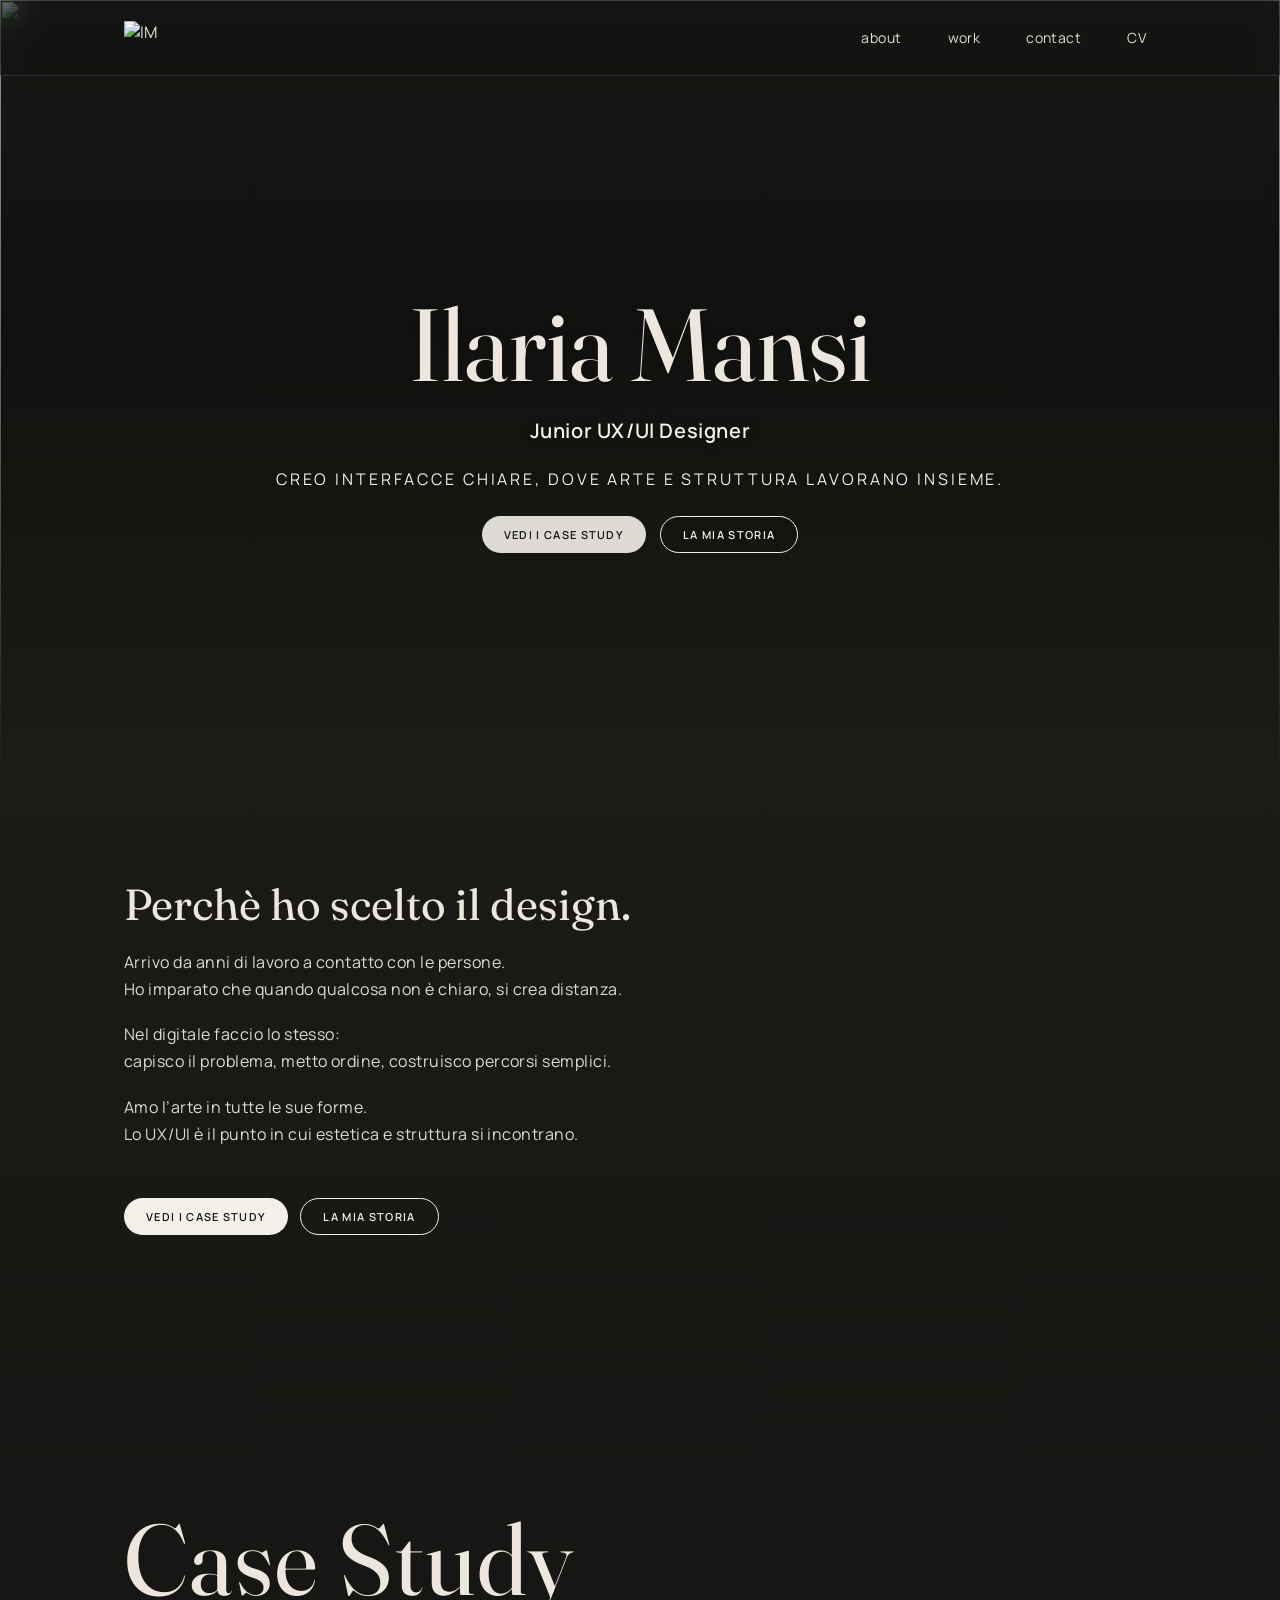
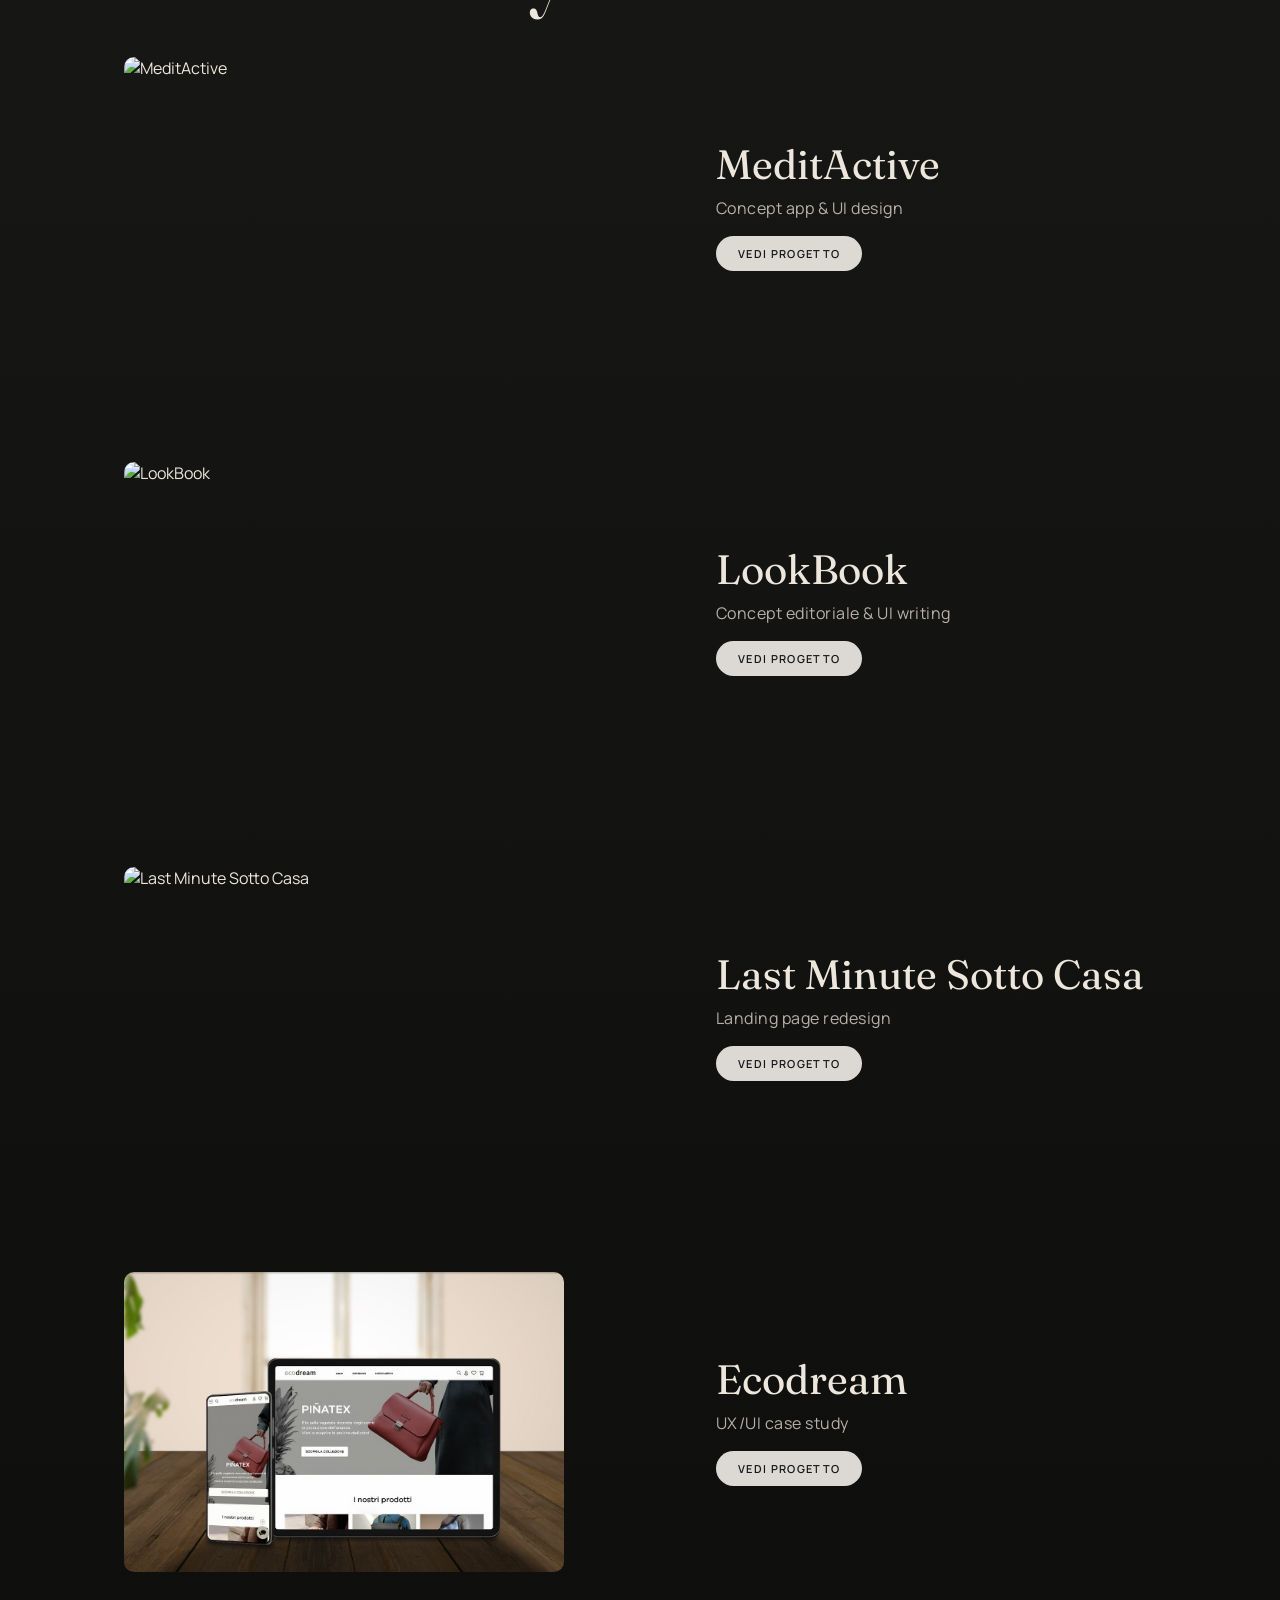
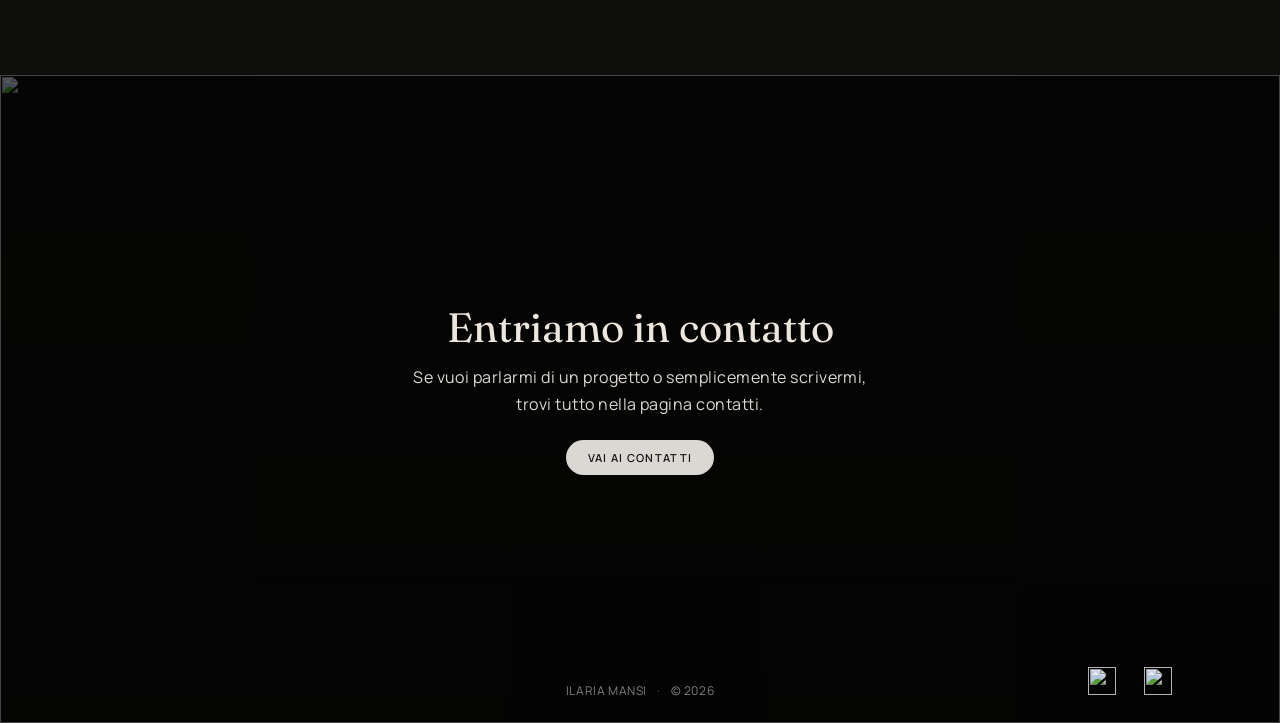
==== index.html @ 8fcb8b36 "initial portfolio upload" ====
<!doctype html>
<html lang="it">
<head>
  <meta charset="utf-8" />
  <meta name="viewport" content="width=device-width, initial-scale=1" />
  <title>Portfolio – Home</title>

  <link rel="preconnect" href="https://fonts.googleapis.com">
<link rel="preconnect" href="https://fonts.gstatic.com" crossorigin>
<link href="https://fonts.googleapis.com/css2?family=Fraunces:opsz,wght@9..144,300;9..144,400;9..144,600&family=Manrope:wght@300;400;500;600;700&display=swap" rel="stylesheet">
  <link rel="stylesheet" href="css/style.css">
<link rel="icon" href="assets/img/favicon/favicon.png" sizes="any">

</head>

<body class="is-home">
  
  
  <!-- NAV -->
 <header class="nav" role="banner">
  <div class="container nav__inner">
    <a class="nav__logo" href="#top" aria-label="Home">
      <img class="logo is-mark" src="assets/img/logo/im-mark-light.svg" alt="IM">
      <img class="logo is-word" src="assets/img/logo/im-wordmark-light.svg" alt="Ilaria Mansi">
    </a>

    <nav class="nav__links" aria-label="Menu principale">
      <a href="about.html">about</a>
      <a href="index.html#projects">work</a>
      <a href="contact.html">contact</a>
      <a href="cv.html">CV</a>
    </nav>

    <input class="navToggle" type="checkbox" id="navToggle">

    <label class="nav__burger" for="navToggle" aria-label="Apri menu">
      <span class="nav__burgerIcon" aria-hidden="true"></span>
    </label>
  </div>
</header>

<div class="navOverlay" aria-hidden="true">
  <nav class="navOverlay__panel" aria-label="Menu mobile">
    <a href="about.html">about</a>
    <a href="index.html#projects">work</a>
    <a href="contact.html">contact</a>
    <a href="cv.html">CV</a>
  </nav>
</div>
  

 <!-- HERO (sezione separata, mantiene arch come sfondo) -->
<section id="top" class="heroSection" aria-label="Hero">
  <img class="heroSection__arch" src="assets/img/home/art.jpg" alt="" aria-hidden="true">
  <div class="heroSection__overlay" aria-hidden="true"></div>

  <div class="container hero">
    <div class="hero__left">
      <div class="hero__stack">
        <h1 class="hero__title">Ilaria Mansi</h1>
        <p class="hero__sub">Junior UX/UI Designer</p>
        <p class="hero__statement">Creo interfacce chiare, dove arte e struttura lavorano insieme.</p>

        <div class="hero__cta">
          <a class="btn btn--primary" href="#projects">VEDI I CASE STUDY</a>
          <a class="btn btn--secondary" href="about.html">LA MIA STORIA</a>
        </div>
      </div>
    </div>
  </div>
</section>

<!-- SALOTTO (sezione separata, statica, senza step/opacity) -->
<section class="salottoSection" aria-label="Salotto">
  <div class="container salotto">
    <div class="salotto__stack">
      <h2 class="salotto__h2">Perchè ho scelto il design.</h2>

      <p class="salotto__p">
        Arrivo da anni di lavoro a contatto con le persone.<br>
        Ho imparato che quando qualcosa non è chiaro, si crea distanza.
      </p>

      <p class="salotto__p">
        Nel digitale faccio lo stesso:<br>
        capisco il problema, metto ordine, costruisco percorsi semplici.
      </p>

      <p class="salotto__p">
        Amo l’arte in tutte le sue forme.<br>
        Lo UX/UI è il punto in cui estetica e struttura si incontrano.
      </p>

      <div class="salotto__cta">
        <a class="btn btn--primary" href="#projects">VEDI I CASE STUDY</a>
        <a class="btn btn--secondary" href="about.html">LA MIA STORIA</a>
      </div>
    </div>

    <figure class="salotto__portrait" aria-hidden="true">
      <img src="assets/img/home/foto.png" alt="">
    </figure>
 </div>
</section>

<!-- CONTENUTO NORMALE DOPO -->
<main class="content">
  <section id="projects" class="projects" aria-label="Projects">
    <div class="container">
      <h2 class="projects__title">Case Study</h2>
    </div>


      <section class="projectStep">
        <div class="container">
          <article class="projectCard">
            <a class="projectCard__media" href="project/meditactive/">
              <img src="assets/img/home/cover-meditactive.jpg" alt="MeditActive">
            </a>
            <div class="projectCard__info">
              <h3 class="projectCard__name">MeditActive</h3>
              <p class="projectCard__meta">Concept app & UI design</p>
              <a class="btn btn--primary" href="./project/meditactive/">VEDI PROGETTO</a>
            </div>
          </article>
        </div>
      </section>

<section class="projectStep">
        <div class="container">
          <article class="projectCard">
            <a class="projectCard__media" href="project/lookbook/">
              <img src="assets/img/home/cover-lookbook.jpg" alt="LookBook">
            </a>
            <div class="projectCard__info">
              <h3 class="projectCard__name">LookBook</h3>
              <p class="projectCard__meta">Concept editoriale & UI writing</p>
              <a class="btn btn--primary" href="project/lookbook/">VEDI PROGETTO</a>
            </div>
          </article>
        </div>
      </section>

      <section class="projectStep">
        <div class="container">
          <article class="projectCard">
            <a class="projectCard__media" href="project/lmsc/">
              <img src="assets/img/home/cover-lmsc.jpg" alt="Last Minute Sotto Casa">
            </a>
            <div class="projectCard__info">
              <h3 class="projectCard__name">Last Minute Sotto Casa</h3>
              <p class="projectCard__meta">Landing page redesign</p>
              <a class="btn btn--primary" href="project/lmsc/">VEDI PROGETTO</a>
            </div>
          </article>
        </div>
      </section>

      <section class="projectStep">
        <div class="container">
          <article class="projectCard">
            <a class="projectCard__media" href="project/ecodream/">
              <img src="assets/img/home/cover-ecodream.jpg" alt="Ecodream">
            </a>
            <div class="projectCard__info">
              <h3 class="projectCard__name">Ecodream</h3>
              <p class="projectCard__meta">UX/UI case study</p>
              <a class="btn btn--primary" href="project/ecodream/">VEDI PROGETTO</a>
            </div>
          </article>
        </div>
      </section>
    </section>

  </main>

<footer class="footer footer--simple" id="contact" aria-labelledby="footerTitle">
  <img class="footer__arch" src="assets/img/home/art.jpg" alt="" aria-hidden="true">

  <div class="footer__inner">
    <h2 id="footerTitle">Entriamo in contatto</h2>
    <p class="footer__text">
      Se vuoi parlarmi di un progetto o semplicemente scrivermi, <br> trovi tutto nella pagina contatti.
    </p>

    <div class="footer__actions">
      <a class="btn btn--primary" href="contact.html">VAI AI CONTATTI</a>
    </div>

    <div class="footer__social" aria-label="Social">
  <a class="iconBtn" href="https://www.linkedin.com/in/ilaria-mansi/" target="_blank" rel="noopener" aria-label="LinkedIn">
    <img src="assets/img/home/linkedin.png" alt="">
  </a>

  <a class="iconBtn" href="https://github.com/TUO-USERNAME" target="_blank" rel="noopener" aria-label="GitHub">
    <img src="assets/img/home/github.png" alt="">
  </a>
</div>

   <div class="footer__meta">
  <a class="footer__copy" href="#top">ILARIA MANSI</a>
  <span class="footer__sep" aria-hidden="true">·</span>
  <span class="footer__copy">© 2026</span>
</div>
  </div>
</footer>

  
</body>
</html>
<!-- deploy -->
---- css/style.css ----
*{ box-sizing:border-box; }
html,body{ margin:0; padding:0; min-height:100%; }
img{ max-width:100%; display:block; }
a{ color:inherit; text-decoration:none; }
a:visited{ color:inherit; }
button,input,textarea{ font:inherit; }
ul{ margin:0; padding:0; }
:focus-visible{ outline:2px solid rgba(243,239,233,.65); outline-offset:3px; }

/* -------------------------
   TOKENS
------------------------- */
:root{
  --max: 1200px;
  --pad-x: 84px;
  --nav-h: 76px;

  --bg-start: #1e1e1b;
  --bg-end:   #0b0b0a;

  --text: #EDE6DD;
  --muted: rgba(237,230,221,.75);

  --line: rgba(243,239,233,.12);
  --line-weak: rgba(243,239,233,.08);

  --glass-blur: 14px;
  --glass-sat: 140%;

  --thumb-w: 440px;
  --thumb-h: 300px;

  --font-serif: "Fraunces", ui-serif;
  --font-sans: "Manrope", system-ui, sans-serif;

  --h1: clamp(42px, 5.2vw, 76px);
  --h2: clamp(24px, 3.2vw, 44px);
  --lead: clamp(20px, 1.6vw, 18px);
  --section-y: clamp(52px, 6vw, 90px);
}

@media (max-width: 980px){
  :root{
    --pad-x: 20px;
    --nav-h: 70px;
    --thumb-w: 100%;
    --thumb-h: min(320px, 56vw);
  }
}

/* -------------------------
   BASE
------------------------- */
html{ background: var(--bg-start); }

body{
  color: var(--text);
  overflow-x:hidden;
  font-family: var(--font-sans);
  -webkit-font-smoothing: antialiased;
  text-rendering: optimizeLegibility;
  background: linear-gradient(180deg, var(--bg-start) 0%, var(--bg-end) 100%);
  background-repeat:no-repeat;
  background-size:100% 100%;
  background-attachment:scroll;
}

.container{
  width: min(var(--max), 100%);
  margin:0 auto;
  padding-left: var(--pad-x);
  padding-right: var(--pad-x);
}

body:not(.is-home) main,
body:not(.is-home) .about,
body:not(.is-home) .cv,
body:not(.is-home) .uxSection,
body:not(.is-home) .content{
  background: transparent !important;
}

/* -------------------------
   NAV
------------------------- */
.nav{
  position: fixed;
  top: 0;
  left: 0;
  right: 0;
  height: var(--nav-h);
  z-index: 7000;
  background: rgba(15,15,15,.35);
  backdrop-filter: blur(var(--glass-blur)) saturate(var(--glass-sat));
  -webkit-backdrop-filter: blur(var(--glass-blur)) saturate(var(--glass-sat));
  border-bottom: 1px solid rgba(243,239,233,.14);
}

.nav__inner{
  height: 100%;
  display: flex;
  align-items: center;
  justify-content: space-between;
  gap: 14px;
}

.nav__logo{
  position: relative;
  display: inline-block;
  width: 276px;
  height: 34px;
  z-index: 7002;
}

.nav__logo .logo{
  position: absolute;
  inset: 0;
  width: 276px;
  height: 34px;
  object-fit: contain;
  object-position: left center;
  opacity: 0;
  transition: opacity .28s ease-out, transform .28s ease-out;
}

.nav__logo .is-mark{ opacity: 1; }
.nav__logo .is-word{ transform: translate3d(8px,0,0); }

.nav__logo:hover .is-mark{
  opacity: 0;
  transform: translate3d(-8px,0,0);
}
.nav__logo:hover .is-word{
  opacity: 1;
  transform: translate3d(0,0,0);
}

.nav__links{
  display: flex;
  align-items: center;
  gap: 26px;
  height: 100%;
}

.nav__links a{
  height: 100%;
  display: flex;
  align-items: center;
  padding: 0 10px;
  font-family: var(--font-sans);
  font-size: 14px;
  letter-spacing: .03em;
  opacity: .95;
  position: relative;
  transition: opacity .2s ease, transform .2s ease, letter-spacing .2s ease;
}

.nav__links a:hover{
  opacity: 1;
  transform: translateY(-1px);
  letter-spacing: .08em;
}

.nav__links a::after{
  content: "";
  position: absolute;
  left: 10px;
  right: 10px;
  bottom: 18px;
  height: 1px;
  background: transparent;
  transition: background .2s ease;
}

.nav__links a:hover::after{
  background: rgba(243,239,233,.95);
}

.navToggle{
  position: absolute;
  width: 1px;
  height: 1px;
  padding: 0;
  margin: -1px;
  overflow: hidden;
  clip: rect(0,0,0,0);
  white-space: nowrap;
  border: 0;
}

.nav__burger{
  display: none;
  width: 42px;
  height: 42px;
  border: 0;
  background: transparent;
  cursor: pointer;
  z-index: 7002;
}

.nav__burgerIcon{
  width: 22px;
  height: 2px;
  background: rgba(243,239,233,.92);
  position: relative;
  display: block;
}

.nav__burgerIcon::before,
.nav__burgerIcon::after{
  content: "";
  position: absolute;
  left: 0;
  width: 22px;
  height: 2px;
  background: rgba(243,239,233,.92);
  transition: transform .22s ease, top .22s ease;
}

.nav__burgerIcon::before{ top: -6px; }
.nav__burgerIcon::after{ top: 6px; }

.navOverlay{
  position: fixed;
  inset: 0;
  z-index: 6999;
  opacity: 0;
  visibility: hidden;
  pointer-events: none;

  background: rgba(20,14,14,.22);
  backdrop-filter: blur(22px) saturate(145%);
  -webkit-backdrop-filter: blur(22px) saturate(145%);

  transition: opacity .25s ease, visibility .25s ease;
}
.navOverlay::before{
  content:"";
  position:absolute;
  inset:0;
  pointer-events:none;
  background:
    linear-gradient(180deg,
      rgba(14, 24, 27, 0.28) 0%,
      rgba(20,14,14,.34) 80%);
}
.navOverlay__panel{
  min-height: 100vh;
  display: flex;
  flex-direction: column;
  align-items: center;
  justify-content: center;
  gap: 26px;
}

.navOverlay__panel a{
  font-family: var(--font-sans);
  font-size: 16px;
  letter-spacing: .12em;
  text-transform: uppercase;
  color: rgba(243,239,233,.95);
}

@media (max-width: 900px){
  .nav__links{ display: none; 
  opacity: 1;
  }
  .nav__burger{ display: grid; place-items: center; }

  .nav__logo{ width: 77px; }
  .nav__logo .logo{ width: 77px; }

  .nav__logo:hover .is-word{
    opacity: 0;
    transform: none;
  }
  .nav__logo:hover .is-mark{
    opacity: 1;
    transform: none;
  }

  body:has(#navToggle:checked) .navOverlay{
    opacity: 1;
    visibility: visible;
    pointer-events: auto;
  }

  body:has(#navToggle:checked) .nav__burgerIcon{
    background: transparent;
  }
  body:has(#navToggle:checked) .nav__burgerIcon::before{
    top: 0;
    transform: rotate(45deg);
  }
  body:has(#navToggle:checked) .nav__burgerIcon::after{
    top: 0;
    transform: rotate(-45deg);
  }
}

@media (min-width: 901px){
  .navOverlay{ display: none; }
}

/* -------------------------
   BUTTONS
------------------------- */
.btn{
  display:inline-flex;
  align-items:center;
  justify-content:center;
  padding:12px 22px;
  border-radius:999px;
  border:0;
  cursor:pointer;
  line-height:1;
  font-family: var(--font-sans);
  font-weight:600;
  font-size:11px;
  letter-spacing:.12em;
  text-transform:uppercase;
  transition: transform .15s ease, background-color .2s ease, border-color .2s ease, opacity .2s ease;
}
.btn--primary{
  background: rgba(243,239,233,.90);
  color:#131616 !important;
}
.btn--primary:hover{
  background: rgba(243,239,233,1);
  transform:translateY(-1px);
}
.btn--primary:active{ transform:translateY(0); }

.btn--secondary{
  border:1px solid rgba(243,239,233,1);
  color: rgba(243,239,233,1);
  background: rgba(15, 15, 15, 0.032);
  backdrop-filter: blur(var(--glass-blur)) saturate(var(--glass-sat));
  -webkit-backdrop-filter: blur(var(--glass-blur)) saturate(var(--glass-sat));
}
.btn--secondary:hover{
  background: rgba(243,239,233,.08);
  border-color: rgba(243,239,233,.32);
  transform:translateY(-1px);
}
.btn--secondary:active{ transform:translateY(0); }

/* -------------------------
   TAGS / CHIPS
------------------------- */
.pill, .chip, .cvPill{
  display:inline-flex;
  align-items:center;
  gap:8px;
  padding:6px 10px;
  border-radius:999px;
  background: rgba(243,239,233,.06);
  border:1px solid rgba(243,239,233,.10);
  color: rgba(243,239,233,.86);
  font-family: var(--font-sans);
  font-weight:500;
  font-size:12px;
  letter-spacing:.01em;
  text-transform:none;
}

/* -------------------------
   HOME — HERO
------------------------- */
body.is-home{
  background: linear-gradient(180deg, var(--bg-start) 0%, var(--bg-end) 100%);
}

body.is-home main.content{
  background: transparent !important;
}

.heroSection{
  position: relative;
  min-height: 590px;
  height: 85vh;
  overflow: hidden;
  padding-top: var(--nav-h);
}

.heroSection__arch{
  position: absolute;
  inset: 0;
  width: 100%;
  height: 100%;
  object-fit: cover;
  object-position: center;
  z-index: 0;
  filter: contrast(1) saturate(1.3);
  transform-origin: center;
}

.heroSection__overlay{
  position: absolute;
  inset: 0;
  z-index: 1;
  pointer-events: none;
  background: linear-gradient(
    to bottom,
    rgba(0, 0, 0, 0.25) 0%,
    rgba(0, 0, 0, 0.40) 40%,
    #1b1b17f9 100%
  );
}

.hero{
  position: relative;
  z-index: 2;
  min-height: calc(85vh - var(--nav-h));
  display: flex;
  align-items: center;
  justify-content: center;
  padding-top: 0;
}

.hero__left{
  max-width: 900px;
  margin: 0 auto;
  width: 100%;
}

.hero__stack{
  display: flex;
  flex-direction: column;
  align-items: center;
  justify-content: center;
  gap: 14px;
  text-align: center;
  width: 100%;
}

.hero__title,
.hero__sub,
.hero__statement{
  text-shadow:
    0 2px 14px rgba(0,0,0,.25),
    0 1px 2px rgba(0,0,0,.35);
}

.hero__title{
  margin: 0;
  font-family: var(--font-serif);
  font-weight: 400;
  font-size: clamp(64px, 8vw, 120px);
  line-height: 1.10;
}

.hero__sub{
  margin: 0;
  max-width: 58ch;
  font-family: var(--font-sans);
  font-size: var(--lead);
  font-weight: 600;
  line-height: 0.8;
  color: rgba(243,239,233,1);
  letter-spacing: .03em;
  margin-top: 8px;
}

.hero__statement{
  margin: 15px 0 0;
  font-family: var(--font-sans);
  font-size: 16px;
  font-weight: 400;
  letter-spacing: .18em;
  text-transform: uppercase;
  color: rgb(243,239,233);
}

.hero__cta{
  margin-top: 12px;
  display: flex;
  gap: 14px;
  flex-wrap: wrap;
  justify-content: center;
}

@media (max-width: 980px){
  .heroSection{
    min-height: 100vh;
    height: auto;
  }

  .hero{
    min-height: calc(100vh - var(--nav-h));
    display: flex;
    align-items: center;
    justify-content: center;
  }

  .hero__left{
    max-width: 100%;
    margin: 0 auto;
  }

  .hero__stack{
    align-items: center;
    text-align: center;
  }

  .hero__cta{
    justify-content: center;
  }
}

/* -------------------------
   HOME — SALOTTO
------------------------- */
.salottoSection{
  position: relative;
  padding: clamp(70px, 9vw, 120px) 0;
  background: transparent;
  overflow: hidden;
}

.salottoSection .salotto{
  position: relative;
  text-align: left;
}

.salotto__stack{
  max-width: min(760px, 100%);
  margin: 0;
  display: flex;
  flex-direction: column;
  gap: 14px;
  align-items: flex-start;
  position: relative;
  z-index: 2;
}

.salotto__h2{
  margin: 0 0 6px 0;
  font-family: var(--font-serif);
  font-weight: 400;
  font-size: clamp(28px, 3.4vw, 52px);
  line-height: 1.12;
}

.salotto__p{
  margin: 0 0 4px 0;
  font-family: var(--font-sans);
  font-weight: 400;
  font-size: clamp(15px, 1.7vw, 16px);
  line-height: 1.7;
  max-width: 70ch;
  color: rgba(243,239,233,.90);
  letter-spacing: .03em;
}

.salotto__cta{
  margin-top: 32px;
  display: flex;
  justify-content: flex-start;
  gap: 12px;
  flex-wrap: wrap;
}

.salotto__cta .btn{
  opacity: 1 !important;
  filter: none !important;
}

.salotto__cta .btn--primary{
  background: rgba(243,239,233,1) !important;
}

.salotto__cta .btn--secondary{
  border-color: rgba(243,239,233,1) !important;
  color: rgba(243,239,233,1) !important;
  background: transparent !important;
}

.salotto__cta .btn--secondary:hover{
  background: rgba(243,239,233,.08) !important;
  border-color: rgba(243,239,233,.32) !important;
  transform: translateY(-1px) !important;
}

.salotto__portrait{
  position: absolute;
  right: -110px;
  bottom: -120px;
  width: clamp(200px, 22vw, 360px);
  pointer-events: none;
  isolation: isolate;
}

.salotto__portrait::before{
  content: "";
  position: absolute;
  inset: -30%;
  z-index: 0;
  background: radial-gradient(
    circle at 60% 50%,
    rgba(134,127,116,.25) 0%,
    rgba(142,138,129,.12) 30%,
    rgba(217,210,197,0) 50%
  );
  mix-blend-mode: screen;
  filter: blur(50px);
  opacity: .9;
}

.salotto__portrait img{
  position: relative;
  z-index: 1;
  width: 100%;
  height: auto;
  display: block;
  filter: brightness(.7) saturate(1.4);

  -webkit-mask-image: linear-gradient(
    to right,
    rgba(0,0,0,0) 0%,
    rgba(0,0,0,0) 12%,
    rgba(0,0,0,.08) 22%,
    rgba(0,0,0,.22) 32%,
    rgba(0,0,0,.48) 42%,
    rgba(0,0,0,.78) 52%,
    rgba(0,0,0,1) 62%,
    rgba(0,0,0,1) 100%
  );
  mask-image: linear-gradient(
    to right,
    rgba(0,0,0,0) 0%,
    rgba(0,0,0,0) 12%,
    rgba(0,0,0,.08) 22%,
    rgba(0,0,0,.22) 32%,
    rgba(0,0,0,.48) 42%,
    rgba(0,0,0,.78) 52%,
    rgba(0,0,0,1) 62%,
    rgba(0,0,0,1) 100%
  );
  -webkit-mask-repeat: no-repeat;
  mask-repeat: no-repeat;
  -webkit-mask-size: 100% 100%;
  mask-size: 100% 100%;
}

@media (max-width: 980px){
  .salottoSection .salotto{
    text-align: left;
  }

  .salotto__stack{
    align-items: flex-start;
    text-align: left;
    max-width: 100%;
    z-index: 2;
  }

  .salotto__cta{
    justify-content: flex-start;
  }

  .salotto__portrait{
    width: clamp(190px, 58vw, 340px);
    right: -70px;
    bottom: -110px;
    z-index: 0;
  }

  .salotto__portrait img{
    opacity: .30;
  }
}
/* -------------------------
   HOME — PROJECTS
------------------------- */
.content{
  position:relative;
  z-index:1;
  padding-top:72px;
}

.projects{
  padding:75px 0 44px;
}

.projects__title{
  margin:0 0 -10px;
  font-family: var(--font-serif);
  font-weight:400;
  font-size:100px;
  letter-spacing:.02em;
}

.projectStep{
  min-height:45vh;
  padding:24px 0;
}

.projectCard{
  position:sticky;
  top: calc(var(--nav-h) + 34px);
  display:grid;
  grid-template-columns: 1.12fr .88fr;
  gap:32px;
  align-items:center;
  padding-top:22px;
}

.projectCard__media{
  width:min(100%, var(--thumb-w));
  height: var(--thumb-h);
  display:block;
  transition: transform .35s ease, box-shadow .35s ease;
  
}

.projectCard__media img{
  width:100%;
  height:100%;
  object-fit:cover;
  border-radius:10px;
  transition: transform .35s ease;
}

.projectCard__media:hover{
  transform:translate3d(0,-6px,0);
  box-shadow: 0 22px 50px rgba(0,0,0,.35);
}

.projectCard__media:hover img{
  transform:scale(1.02);
}
.projectCard__name{
  margin:0;
  font-family: var(--font-serif);
  font-weight:400;
  font-size: clamp(30px, 3.2vw, 52px);
  line-height:1.06;
}

.projectCard__meta{
  margin:10px 0 16px;
  font-family: var(--font-sans);
  font-size:16px;
  line-height:1.5;
  color: var(--muted);
  letter-spacing:.03em;
}

@media (max-width:900px){
  .projectCard{
    grid-template-columns: 1fr;
    gap:16px;
    top: calc(var(--nav-h) + 42px);
  }
  .projectCard__media{
    width:100%;
    height: var(--thumb-h);
  }

  .projects__title{
    font-size: clamp(34px, 10.5vw, 56px);
    line-height:1.02;
    letter-spacing:-0.01em;
    white-space:nowrap;
  }
  .projectCard__name{
    font-size: clamp(26px, 7.2vw, 34px);
    line-height:1.08;
    margin-top:14px;
  }
  .projectCard__meta{
    font-size:14px;
    line-height:1.4;
    opacity:.85;
    margin-top:6px;
  }
  .projectStep{
    padding:26px 0;
  }
  .projectStep + .projectStep{
    border-top:1px solid rgba(243,239,233,.10);
    padding-top:32px;
  }
}

/* -------------------------
   FOOTER SIMPLE
------------------------- */
.footer{
  position:relative;
  min-height:72vh;
  overflow:hidden;
  display:flex;
  align-items:center;
  justify-content:center;
  padding:0;
  background:transparent;
}

.footer__arch{
  position:absolute;
  inset:0;
  width:100%;
  height:100%;
  object-fit:cover;
  object-position:center;
  z-index:0;
  filter: contrast(1.0) saturate(1.3)
}

.footer::before{
  content:"";
  position:absolute;
  inset:0;
  z-index:1;
  pointer-events:none;
  background: rgba(0, 0, 0, 0.65);
}


.footer__inner{
  position:static;
  z-index:2;
  max-width:860px;
  width:100%;
  text-align:center;
  padding:40px 22px 90px;
  margin:0 auto;
}

.footer__inner h2{
  margin:0 0 12px;
  font-family: var(--font-serif);
  font-weight:400;
  font-size: clamp(26px, 3.2vw, 42px);
  margin-top: 28px;
}

.footer__text{
  margin:0 auto 22px;
  max-width:62ch;
  font-family: var(--font-sans);
  font-size:16px;
  line-height:1.7;
  color: rgba(243,239,233,.90);
  letter-spacing:.03em;
  margin-top: 6px;
}

.footer__actions{
  margin-top:12px;
  display:flex;
  gap:12px;
  flex-wrap:wrap;
  justify-content:center;
}
.footer__social{
  position:absolute;
  right:100px;
  bottom:20px;
  display:flex;
  gap:12px;
  z-index:3;
}

.iconBtn{
  width:44px;
  height:44px;
  display:inline-flex;
  align-items:center;
  justify-content:center;
  opacity:.92;
  transition: transform .15s ease, opacity .15s ease;
}

.iconBtn img{
  width:28px;
  height:28px;
  display:block;
}

.iconBtn:hover{
  opacity:1;
  transform:translateY(-1px);
}
.footer__meta{
  position:absolute;
  left:50%;
  transform:translateX(-50%);
  bottom:24px;

  display:flex;
  gap:10px;
  justify-content:center;
  align-items:center;

  font-family: var(--font-sans);
  font-size:12px;
  letter-spacing:.05em;
  text-transform:uppercase;
  color: rgba(243,239,233,.70);
}
.footer__sep{ opacity:.45; }
.footer__copy{ opacity:.75; }

@media (max-width:900px){
  .footer{
    min-height: 48vh;
    align-items: center;
    padding: 0 0 28px 0;
  }

  .footer__inner{
    padding: 18px 20px 40px;
  }

  .footer__inner h2{
    margin-top: 0;
    margin-bottom: 10px;
  }

  .footer__text{
    margin: 0 auto 18px;
    max-width: 30ch;
  }

  .footer__actions{
    margin-top: 30px;
  }

  .footer__social{
    position: static;
    display: flex;
    justify-content: center;
    gap: 18px;
    margin-top: 60px;
    
  }
  .footer__meta{
    position: absolute;
    left: 50%;
    transform: translateX(-50%);
    bottom: 10px;
    margin-top: 0;
    width: max-content;
  }
}

/* -------------------------
   ABOUT + CV + CONTACT
------------------------- */
.uxSection{
  padding: var(--section-y) 0;
}

.uxSection--hero{
  padding-top: 50px;
  padding-bottom: clamp(70px, 5vw, 72px);
}

.uxGrid2{
  display: grid;
  grid-template-columns: 1.15fr .85fr;
  gap: clamp(20px, 5vw, 72px);
  align-items: start;
}

@media (max-width:980px){
  .uxGrid2{
    grid-template-columns: 1fr;
  }
}

.uxKicker{
  margin: 0 0 10px;
  font-family: var(--font-serif);
  font-size: 160px;
  letter-spacing: .10em;
  text-transform: none;
  color: rgb(243,239,233);
}

.uxH1{
  margin: 0;
  font-family: var(--font-serif);
  font-weight: 400;
  font-size: var(--h1);
  line-height: 1.02;
}

.uxH2{
  margin: 0;
  font-family: var(--font-serif);
  font-weight: 400;
  font-size: clamp(22px, 2.6vw, 34px);
  line-height: 1.12;
}

.uxLead{
  margin: 58px 0 0;
  max-width: 66ch;
  font-family: var(--font-sans);
  font-size: 16px;
  line-height: 1.75;
  color: rgba(243,239,233,.90);
  letter-spacing: .03em;
}

.uxSub{
  margin: 10px 0 0;
  max-width: 74ch;
  font-family: var(--font-sans);
  font-size: 16px;
  line-height: 1.85;
  color: rgba(243,239,233,.72);
  letter-spacing: .03em;
}

.uxCtaRow{
  margin-top: 18px;
  display: flex;
  gap: 12px;
  flex-wrap: wrap;
}

.aboutDivider{
  height: 1px;
  margin-top: 34px;
  background: linear-gradient(90deg, transparent, rgba(243,239,233,.20), transparent);
}

.uxSide{
  display: flex;
  flex-direction: column;
  gap: 18px;
}

.uxMiniCard{
  padding-top: 12px;
  border-top: 1px solid rgba(243,239,233,.10);
}

.uxMiniCard__label{
  margin: 0 0 10px;
  font-family: var(--font-sans);
  font-size: 12px;
  letter-spacing: .22em;
  text-transform: uppercase;
  color: rgba(243,239,233,.70);
}

.uxMiniCard__list{
  list-style: none;
}

.uxMiniCard__list li{
  padding: 10px 0;
  border-top: 1px solid rgba(243,239,233,.08);
  font-family: var(--font-sans);
  font-size: 14px;
  color: rgba(243,239,233,.90);
}

.approachRow{
  margin-top: 18px;
  display: grid;
  grid-template-columns: repeat(3, minmax(0,1fr));
  gap: 26px;
}

@media (max-width:980px){
  .approachRow{
    grid-template-columns: 1fr;
  }
}

.uxCard{
  padding-top: 12px;
  border-top: 1px solid rgba(243,239,233,.10);
}

.card__eyebrow{
  margin: 0 0 10px;
  font-family: var(--font-sans);
  font-size: 12px;
  letter-spacing: .22em;
  text-transform: uppercase;
  color: rgba(243,239,233,.58);
}

.card__text{
  margin: 0;
  font-family: var(--font-sans);
  font-size: 16px;
  line-height: 1.85;
  color: rgba(243,239,233,.90);
  letter-spacing: .03em;
}

.quoteGlass__text{
  margin: 0;
  font-family: var(--font-serif);
  font-weight: 400;
  font-size: clamp(36px, 2.2vw, 22px);
  line-height: 1.5;
  color: rgba(243,239,233,.92);
}

.cvGrid{
  margin-top: 14px;
  display: grid;
  grid-template-columns: repeat(3, minmax(0,1fr));
  gap: 26px;
}

@media (max-width:980px){
  .cvGrid{
    grid-template-columns: 1fr;
  }
}

.cvCard{
  padding-top: 12px;
  border-top: 1px solid rgba(243,239,233,.10);
}

.cvCard h3{
  margin: 0 0 10px;
  font-family: var(--font-sans);
  font-size: 18px;
  letter-spacing: .22em;
  text-transform: uppercase;
  color: rgba(243,239,233,.70);
  font-weight: 400;
}

.cvCard ul{
  padding-left: 18px;
  margin: 0;
}

.cvCard li{
  margin: 8px 0;
  font-family: var(--font-sans);
  font-size: 14px;
  line-height: 1.75;
  color: rgba(243,239,233,.90);
  letter-spacing: .05em;
}

.cvTimeline{
  margin-top: 14px;
  display: flex;
  flex-direction: column;
  gap: 26px;
}

.cvItem{
  padding-top: 12px;
  border-top: 1px solid rgba(243,239,233,.10);
}

.cvHead{
  display: flex;
  gap: 10px;
  flex-wrap: wrap;
  align-items: baseline;
  margin-bottom: 10px;
}

.cvWhen{
  font-family: var(--font-sans);
  font-size: 14px;
  letter-spacing: .18em;
  text-transform: none;
  color: rgba(243,239,233,.62);
}

.cvTag{
  font-family: var(--font-sans);
  font-size: 14px;
  letter-spacing: .08em;
  text-transform: uppercase;
  color: rgba(243,239,233,.58);
}

.cvItem h3{
  margin: 0;
  font-family: var(--font-serif);
  font-weight: 400;
  font-size: clamp(18px, 2.4vw, 28px);
  line-height: 1.2;
}

.cvPlace{
  margin: 6px 0 0;
  font-family: var(--font-sans);
  font-size: 14px;
  color: rgb(243,239,233);
}

.cvText{
  margin: 10px 0 0;
  font-family: var(--font-sans);
  font-size: 16px;
  line-height: 1.85;
  color: rgba(243,239,233,.88);
  letter-spacing: .05em;
}

/* ABOUT layout */
.is-about .uxSection--hero .uxGrid2{
  position: relative;
}

.is-about .uxSection--hero .uxSide{
  position: static;
}

.is-about .uxSection--hero .aboutPhoto{
  position: absolute;
  right: -100px;
  bottom: -40px;
  width: clamp(220px, 24vw, 420px);
  margin: 0;
  overflow: visible;
  z-index: 2;
  pointer-events: none;
  isolation: isolate;
}

.is-about .uxSection--hero .aboutPhoto::before{
  content: "";
  position: absolute;
  left: -42%;
  top: -20%;
  width: 150%;
  height: 145%;
  pointer-events: none;
  z-index: 0;
  background: radial-gradient(
    circle at 60% 50%,
    rgba(134,127,116,.25) 0%,
    rgba(142,138,129,.12) 30%,
    rgba(217,210,197,0) 50%
  );
  filter: blur(50px);
  opacity: .95;
  mix-blend-mode: screen;
}

.is-about .uxSection--hero .aboutPhoto__img{
  position: relative;
  z-index: 1;
  width: 100%;
  height: auto;
  display: block;
  filter: brightness(.7) saturate(1.4);
  -webkit-mask-image: linear-gradient(
    to right,
    rgba(0,0,0,0) 0%,
    rgba(0,0,0,0) 12%,
    rgba(0,0,0,.08) 22%,
    rgba(0,0,0,.22) 32%,
    rgba(0,0,0,.48) 42%,
    rgba(0,0,0,.78) 52%,
    rgba(0,0,0,1) 62%,
    rgba(0,0,0,1) 100%
  );
  mask-image: linear-gradient(
    to right,
    rgba(0,0,0,0) 0%,
    rgba(0,0,0,0) 12%,
    rgba(0,0,0,.08) 22%,
    rgba(0,0,0,.22) 32%,
    rgba(0,0,0,.48) 42%,
    rgba(0,0,0,.78) 52%,
    rgba(0,0,0,1) 62%,
    rgba(0,0,0,1) 100%
  );
  -webkit-mask-repeat: no-repeat;
  mask-repeat: no-repeat;
  -webkit-mask-size: 100% 100%;
  mask-size: 100% 100%;
}

.is-about .uxSection--chi .uxGrid2{
  grid-template-columns: 1fr 2fr;
}

.is-about .uxSection--split .uxGrid2{
  grid-template-columns: 1fr 1fr;
}

.is-about .uxSection--oltre .uxGrid2{
  grid-template-columns: 1fr 2fr;
}

@media (max-width:980px){
  .is-about .uxSection--hero .uxCol{
    position: relative;
    z-index: 2;
  }

  .is-about .uxSection--hero .aboutPhoto{
    top: 20px;
    right: -13px;
    bottom: auto;
    width: clamp(100px, 26vw, 150px);
    aspect-ratio: 1 / 1;
    border-radius: 18px;
    z-index: 2;
    opacity: 1;
  }

  .is-about .uxSection--chi .uxGrid2,
  .is-about .uxSection--oltre .uxGrid2{
    grid-template-columns: 1fr !important;
  }
}

/* CONTACT shared block */
.is-contact .contactInfo{
  margin-top: 92px;
  padding: 18px 18px 22px;
  border-radius: 18px;
  border: 1px solid rgba(243,239,233,.14);
  background: rgba(243,239,233,.03);
}

@media (max-width: 980px){
  .is-contact .contactInfo{
    margin-top: 18px;
  }
}

/* -------------------------
   SR-ONLY
------------------------- */
.srOnly{
  position:absolute !important;
  width:1px;
  height:1px;
  padding:0;
  margin:-1px;
  overflow:hidden;
  clip:rect(0,0,0,0);
  white-space:nowrap;
  border:0;
}

/* -------------------------
   MOTION
------------------------- */
@media (prefers-reduced-motion: reduce){
  *{ scroll-behavior:auto !important; }
}
/* =========================
   CONTACT PAGE
========================= */

.is-contact .uxSection--hero{
  padding-top: 50px;
   padding-bottom: clamp(70px, 5vw, 72px);
}

.is-contact .contactWrap{
  width: 100%;
  max-width: 820px;  
  margin: 0;          
}

.is-contact .contactForm{
  width: 100%;
  margin-top: 50px;
  display: flex;
  flex-direction: column;
  gap: 22px;
}

.is-contact .contactForm__row{
  display: flex;
  gap: 18px;
}

.is-contact .contactForm input,
.is-contact .contactForm textarea{
  width: 100%;
  padding: 14px 16px;
  border-radius: 10px;
  border: 1px solid rgba(243,239,233,.22);
  background: rgba(243,239,233,.05);
  color: rgba(243,239,233,.94);
  font-family: var(--font-sans);
  font-size: 14px;
  backdrop-filter: blur(10px) saturate(140%);
  -webkit-backdrop-filter: blur(10px) saturate(140%);
  transition: border-color .2s ease, background .2s ease;
}

.is-contact .contactForm textarea{
  min-height: 220px;
  resize: vertical;
}

.is-contact .contactForm input::placeholder,
.is-contact .contactForm textarea::placeholder{
  color: rgba(243,239,233,.55);
}

.is-contact .contactForm input:focus,
.is-contact .contactForm textarea:focus{
  border-color: rgba(243,239,233,.45);
  background: rgba(243,239,233,.08);
  outline: none;
}

.is-contact .contactForm__actions{
  margin-top: 14px;
  display: flex;
  align-items: center;
  justify-content: flex-start;
  gap: 18px;
  flex-wrap: wrap;
}

.is-contact .contactForm .btn{
  margin-top: 0;
  align-self: auto;
}

@media (max-width: 700px){
  .is-contact .contactWrap{
    max-width: 100%;
  }

  .is-contact .contactForm__row{
    flex-direction: column;
    gap: 14px;
  }
}


/* =========================
   CONTACT — ALIGNMENT FIX
========================= */

.is-contact .uxGrid2{
  grid-template-columns: 1.15fr .85fr;
  align-items: start;
}

.is-contact .uxCol{
  max-width: 860px;
}

.is-contact .uxKicker{
  margin: 0 0 12px;
}

.is-contact .uxH1{
  margin: 0 0 30px;
}

.is-contact .uxSub{
  margin: 0 0 30px;
  max-width: 52ch;
}

.is-contact .contactForm{
  margin-top: 0;
}

@media (max-width: 980px){
  .is-contact .uxSection--hero{
    padding-top: calc(var(--nav-h) + 44px);
    padding-bottom: 72px;
  }

  .is-contact .uxGrid2{
    grid-template-columns: 1fr;
    margin-top: 0;
  }

  .is-contact .uxKicker{
    margin: 0 0 70px;
    font-size: clamp(120px, 12vw, 140px);
    line-height: .98;
  }

  .is-contact .uxH1{
    margin: 0 0 50px;
    font-size: clamp(34px, 9vw, 54px);
    line-height: 1.02;
  }

  .is-contact .uxSub{
    margin: 0 0 28px;
    max-width: 30ch;
  }
}
.is-contact .row{
  --bs-gutter-x: 0;
  --bs-gutter-y: 0;
}

.is-contact .col-12,
.is-contact .col-lg-8{
  padding-left: 0;
  padding-right: 0;
}
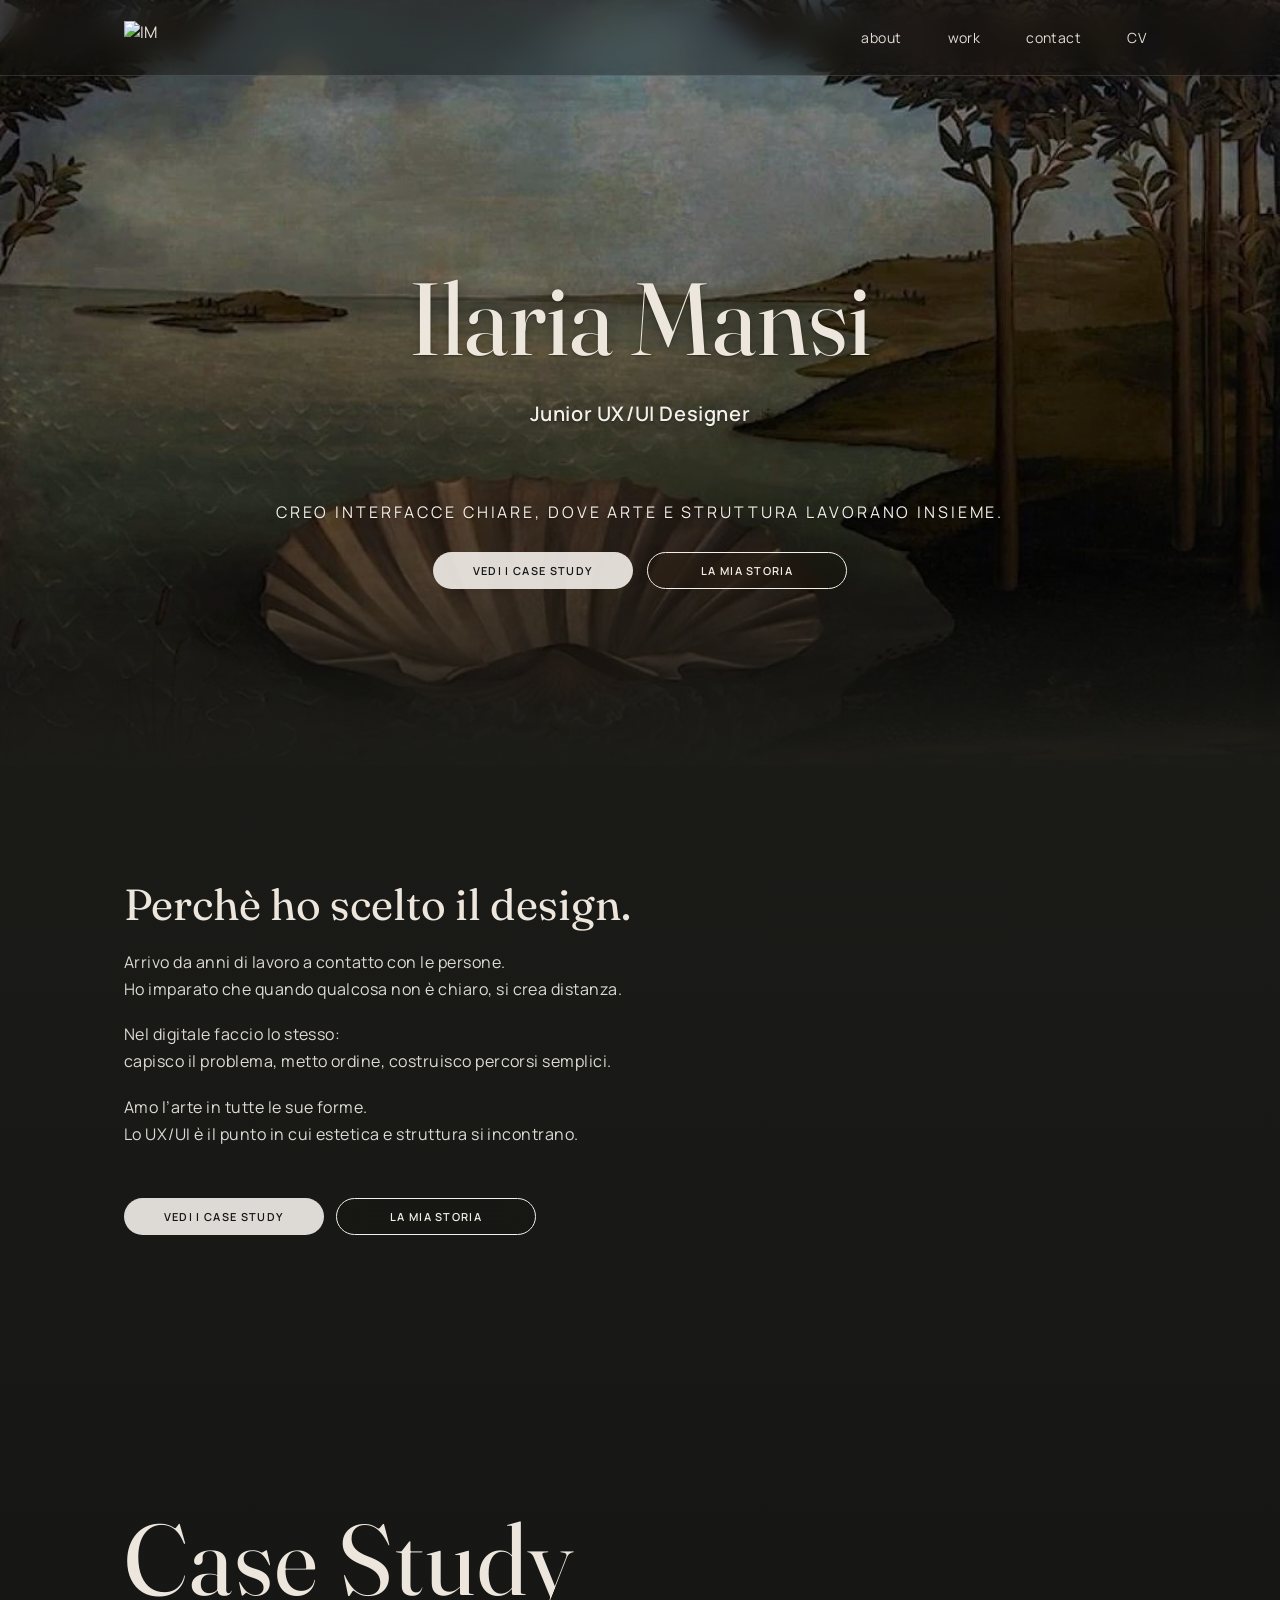
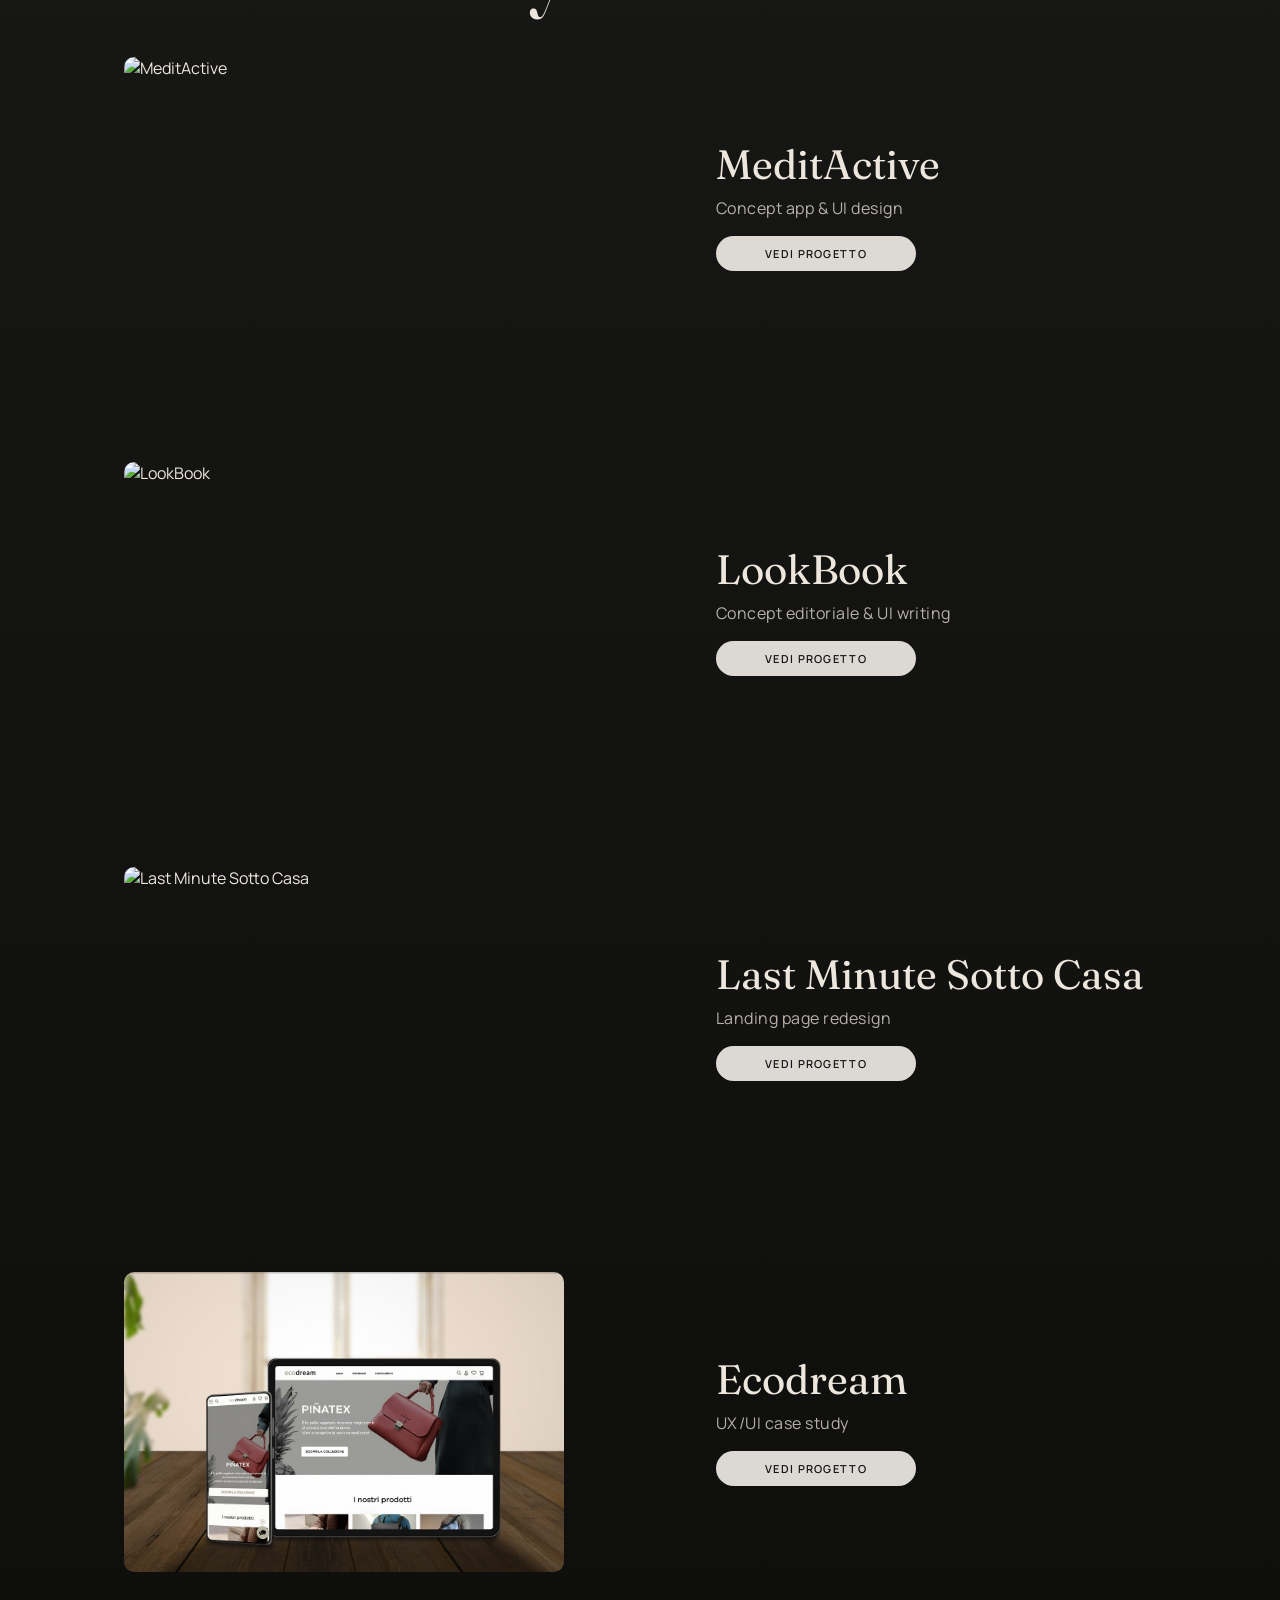
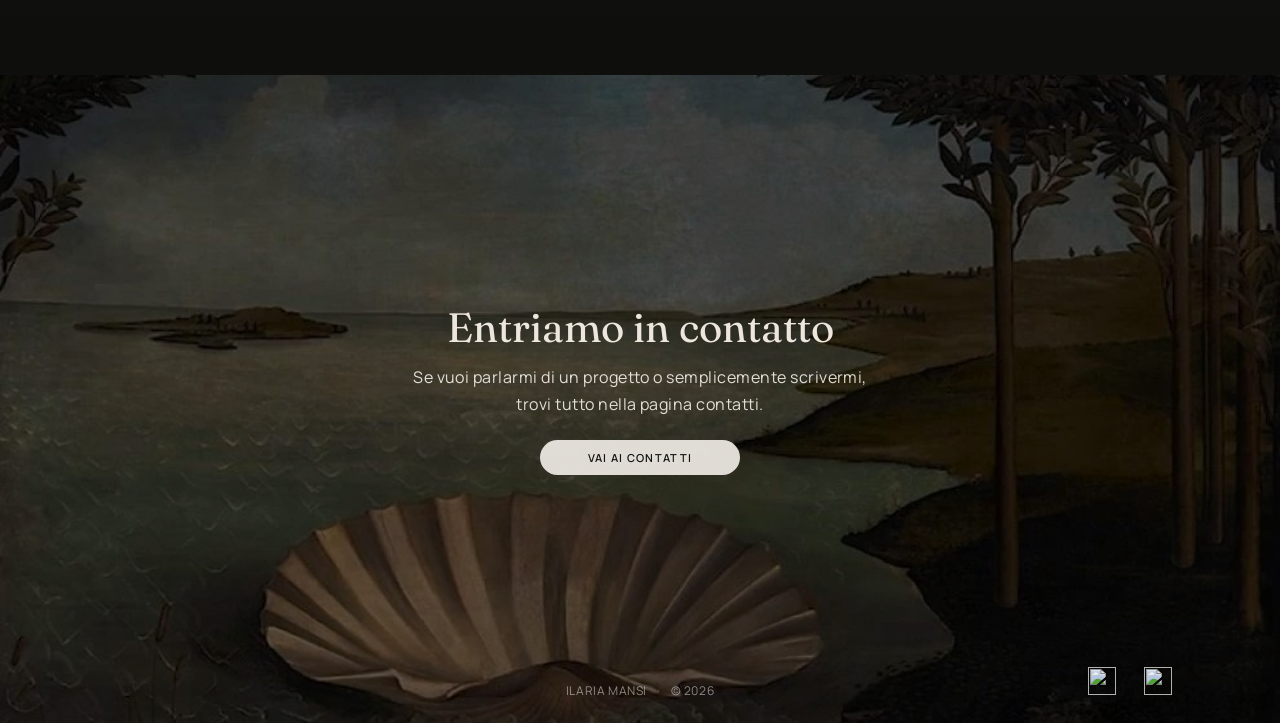
==== commit e041f742: "upload portfolio" ====
--- a/index.html
+++ b/index.html
@@ -14,7 +14,7 @@
 </head>
 
 <body class="is-home">
-  
+ <main id="top"></main> 
   
   <!-- NAV -->
  <header class="nav" role="banner">
@@ -192,7 +192,7 @@
     <img src="assets/img/home/linkedin.png" alt="">
   </a>
 
-  <a class="iconBtn" href="https://github.com/TUO-USERNAME" target="_blank" rel="noopener" aria-label="GitHub">
+  <a class="iconBtn" href="https://github.com/ilariamansi/portfolio.git" target="_blank" rel="noopener" aria-label="GitHub">
     <img src="assets/img/home/github.png" alt="">
   </a>
 </div>
--- a/css/style.css
+++ b/css/style.css
@@ -252,6 +252,7 @@
   align-items: center;
   justify-content: center;
   gap: 26px;
+  background: rgba(20,14,14,.30);
 }
 
 .navOverlay__panel a{
@@ -259,12 +260,15 @@
   font-size: 16px;
   letter-spacing: .12em;
   text-transform: uppercase;
-  color: rgba(243,239,233,.95);
+  color: rgb(234, 233, 233);
+  filter: brightness(1);
 }
 
 @media (max-width: 900px){
   .nav__links{ display: none; 
-  opacity: 1;
+  }
+  .nav__links a{ color: #EDE6DD;
+    opacity: 1;
   }
   .nav__burger{ display: grid; place-items: center; }
 
@@ -313,6 +317,7 @@
   padding:12px 22px;
   border-radius:999px;
   border:0;
+  min-width:200px;
   cursor:pointer;
   line-height:1;
   font-family: var(--font-sans);
@@ -346,6 +351,14 @@
 }
 .btn--secondary:active{ transform:translateY(0); }
 
+@media (max-width:700px){
+
+  .btn{
+    width:100%;
+    max-width:300px;
+  }
+
+}
 /* -------------------------
    TAGS / CHIPS
 ------------------------- */
@@ -404,7 +417,7 @@
   background: linear-gradient(
     to bottom,
     rgba(0, 0, 0, 0.25) 0%,
-    rgba(0, 0, 0, 0.40) 40%,
+    rgba(0, 0, 0, 0.70) 75%,
     #1b1b17f9 100%
   );
 }
@@ -444,7 +457,7 @@
 }
 
 .hero__title{
-  margin: 0;
+  margin: 10px;
   font-family: var(--font-serif);
   font-weight: 400;
   font-size: clamp(64px, 8vw, 120px);
@@ -452,7 +465,7 @@
 }
 
 .hero__sub{
-  margin: 0;
+  margin: 20px;
   max-width: 58ch;
   font-family: var(--font-sans);
   font-size: var(--lead);
@@ -464,7 +477,7 @@
 }
 
 .hero__statement{
-  margin: 15px 0 0;
+  margin:45px 0 0;
   font-family: var(--font-sans);
   font-size: 16px;
   font-weight: 400;
@@ -474,7 +487,7 @@
 }
 
 .hero__cta{
-  margin-top: 12px;
+  margin-top: 15px;
   display: flex;
   gap: 14px;
   flex-wrap: wrap;
@@ -483,8 +496,8 @@
 
 @media (max-width: 980px){
   .heroSection{
-    min-height: 100vh;
-    height: auto;
+    min-height: 95vh;
+    height: 95vh;
   }
 
   .hero{
@@ -493,7 +506,15 @@
     align-items: center;
     justify-content: center;
   }
-
+.hero__title{
+  margin-top: -40px;
+ }
+  .hero__sub{
+  margin-top: 20px;
+ }
+  .hero__statement{
+  margin-top: 60px;
+ }
   .hero__left{
     max-width: 100%;
     margin: 0 auto;
@@ -562,26 +583,6 @@
   flex-wrap: wrap;
 }
 
-.salotto__cta .btn{
-  opacity: 1 !important;
-  filter: none !important;
-}
-
-.salotto__cta .btn--primary{
-  background: rgba(243,239,233,1) !important;
-}
-
-.salotto__cta .btn--secondary{
-  border-color: rgba(243,239,233,1) !important;
-  color: rgba(243,239,233,1) !important;
-  background: transparent !important;
-}
-
-.salotto__cta .btn--secondary:hover{
-  background: rgba(243,239,233,.08) !important;
-  border-color: rgba(243,239,233,.32) !important;
-  transform: translateY(-1px) !important;
-}
 
 .salotto__portrait{
   position: absolute;
@@ -668,7 +669,7 @@
   }
 
   .salotto__portrait img{
-    opacity: .30;
+    opacity: .60;
   }
 }
 /* -------------------------
@@ -907,18 +908,19 @@
 
 @media (max-width:900px){
   .footer{
-    min-height: 48vh;
+    min-height: 80vh;
     align-items: center;
     padding: 0 0 28px 0;
   }
 
   .footer__inner{
-    padding: 18px 20px 40px;
+    padding: 10px 20px 40px;
   }
 
   .footer__inner h2{
     margin-top: 0;
     margin-bottom: 10px;
+    font-size: 32px;
   }
 
   .footer__text{
@@ -927,7 +929,7 @@
   }
 
   .footer__actions{
-    margin-top: 30px;
+    margin-top: 20px;
   }
 
   .footer__social{
@@ -935,7 +937,7 @@
     display: flex;
     justify-content: center;
     gap: 18px;
-    margin-top: 60px;
+    margin-top: 80px;
     
   }
   .footer__meta{
@@ -1073,6 +1075,27 @@
 @media (max-width:980px){
   .approachRow{
     grid-template-columns: 1fr;
+  }
+  .uxSection--hero{
+    padding-top: calc(var(--nav-h) + 36px);
+    padding-bottom: 56px;
+  }
+
+  .uxKicker{
+    font-size: clamp(64px, 18vw, 110px);
+    line-height: 0.9;
+    letter-spacing: .02em;
+    margin-bottom: 24px;
+  }
+
+  .uxH1{
+    font-size: clamp(32px, 8vw, 48px);
+    line-height: 1.02;
+  }
+
+  .uxLead,
+  .uxSub{
+    max-width: 100%;
   }
 }
 
@@ -1298,28 +1321,88 @@
   grid-template-columns: 1fr 2fr;
 }
 
+@media (max-width: 980px){
+  .is-about .uxKicker,
+  .is-contact .uxKicker,
+  .is-cv .uxKicker{
+    font-size: clamp(92px, 24vw, 140px);
+    line-height: .88;
+    letter-spacing: .01em;
+    margin: 0 0 18px;
+    max-width: 100%;
+    white-space: nowrap;
+  }
+
+  .is-about .uxH1,
+  .is-contact .uxH1,
+  .is-cv .uxH1{
+    font-size: clamp(34px, 8.8vw, 54px);
+    line-height: 1.02;
+    margin: 0 0 22px;
+    max-width: 100%;
+  }
+
+  .is-about .uxSub,
+  .is-contact .uxSub,
+  .is-cv .uxSub,
+  .is-about .uxLead,
+  .is-contact .uxLead,
+  .is-cv .uxLead{
+    max-width: 100%;
+  }
+
+  .is-about .uxSection--hero,
+  .is-contact .uxSection--hero,
+  .is-cv .uxSection--hero{
+    padding-top: calc(var(--nav-h) + 34px);
+    padding-bottom: 56px;
+  }
+ } 
 @media (max-width:980px){
+  .is-about .uxSection--hero .uxGrid2{
+    position: relative;
+  }
+
   .is-about .uxSection--hero .uxCol{
     position: relative;
     z-index: 2;
   }
 
   .is-about .uxSection--hero .aboutPhoto{
-    top: 20px;
-    right: -13px;
+    position: absolute;
+    top: -15px;
+    right: 10px;
     bottom: auto;
-    width: clamp(100px, 26vw, 150px);
+    width: clamp(120px, 30vw, 148px);
     aspect-ratio: 1 / 1;
-    border-radius: 18px;
-    z-index: 2;
+    margin: 0;
+    border-radius: 14px;
+    overflow: hidden;
+    z-index: 0;
     opacity: 1;
-  }
+    pointer-events: none;
+  }
+
+  .is-about .uxSection--hero .aboutPhoto::before{
+    display: none;
+  }
+
+  .is-about .uxSection--hero .aboutPhoto__img{
+    width: 150%;
+    height: 156%;
+    object-fit: cover;
+    filter: brightness(.7) saturate(1.4);
+    -webkit-mask-image: none;
+    mask-image: none;
+  }
+}
+
 
   .is-about .uxSection--chi .uxGrid2,
   .is-about .uxSection--oltre .uxGrid2{
     grid-template-columns: 1fr !important;
   }
-}
+
 
 /* CONTACT shared block */
 .is-contact .contactInfo{
@@ -1351,9 +1434,6 @@
   border:0;
 }
 
-/* -------------------------
-   MOTION
-------------------------- */
 @media (prefers-reduced-motion: reduce){
   *{ scroll-behavior:auto !important; }
 }
@@ -1466,7 +1546,7 @@
 
 .is-contact .uxSub{
   margin: 0 0 30px;
-  max-width: 52ch;
+  max-width: 60ch;
 }
 
 .is-contact .contactForm{
@@ -1475,8 +1555,8 @@
 
 @media (max-width: 980px){
   .is-contact .uxSection--hero{
-    padding-top: calc(var(--nav-h) + 44px);
-    padding-bottom: 72px;
+    padding-top: calc(var(--nav-h) + 36px);
+    padding-bottom: 56px;
   }
 
   .is-contact .uxGrid2{
@@ -1484,21 +1564,8 @@
     margin-top: 0;
   }
 
-  .is-contact .uxKicker{
-    margin: 0 0 70px;
-    font-size: clamp(120px, 12vw, 140px);
-    line-height: .98;
-  }
-
-  .is-contact .uxH1{
-    margin: 0 0 50px;
-    font-size: clamp(34px, 9vw, 54px);
-    line-height: 1.02;
-  }
-
-  .is-contact .uxSub{
-    margin: 0 0 28px;
-    max-width: 30ch;
+  .is-contact .contactForm__actions{
+    justify-content: flex-start;
   }
 }
 .is-contact .row{
@@ -1510,4 +1577,19 @@
 .is-contact .col-lg-8{
   padding-left: 0;
   padding-right: 0;
+}
+@media (max-width: 980px){
+  .is-about .uxSection--chi .uxGrid2,
+  .is-about .uxSection--oltre .uxGrid2{
+    display: grid;
+    grid-template-columns: 1fr !important;
+    gap: 24px;
+  }
+
+  .is-about .uxSection--chi .uxGrid2 > *,
+  .is-about .uxSection--oltre .uxGrid2 > *{
+    grid-column: 1 / -1;
+    width: 100%;
+    max-width: 100%;
+  }
 }
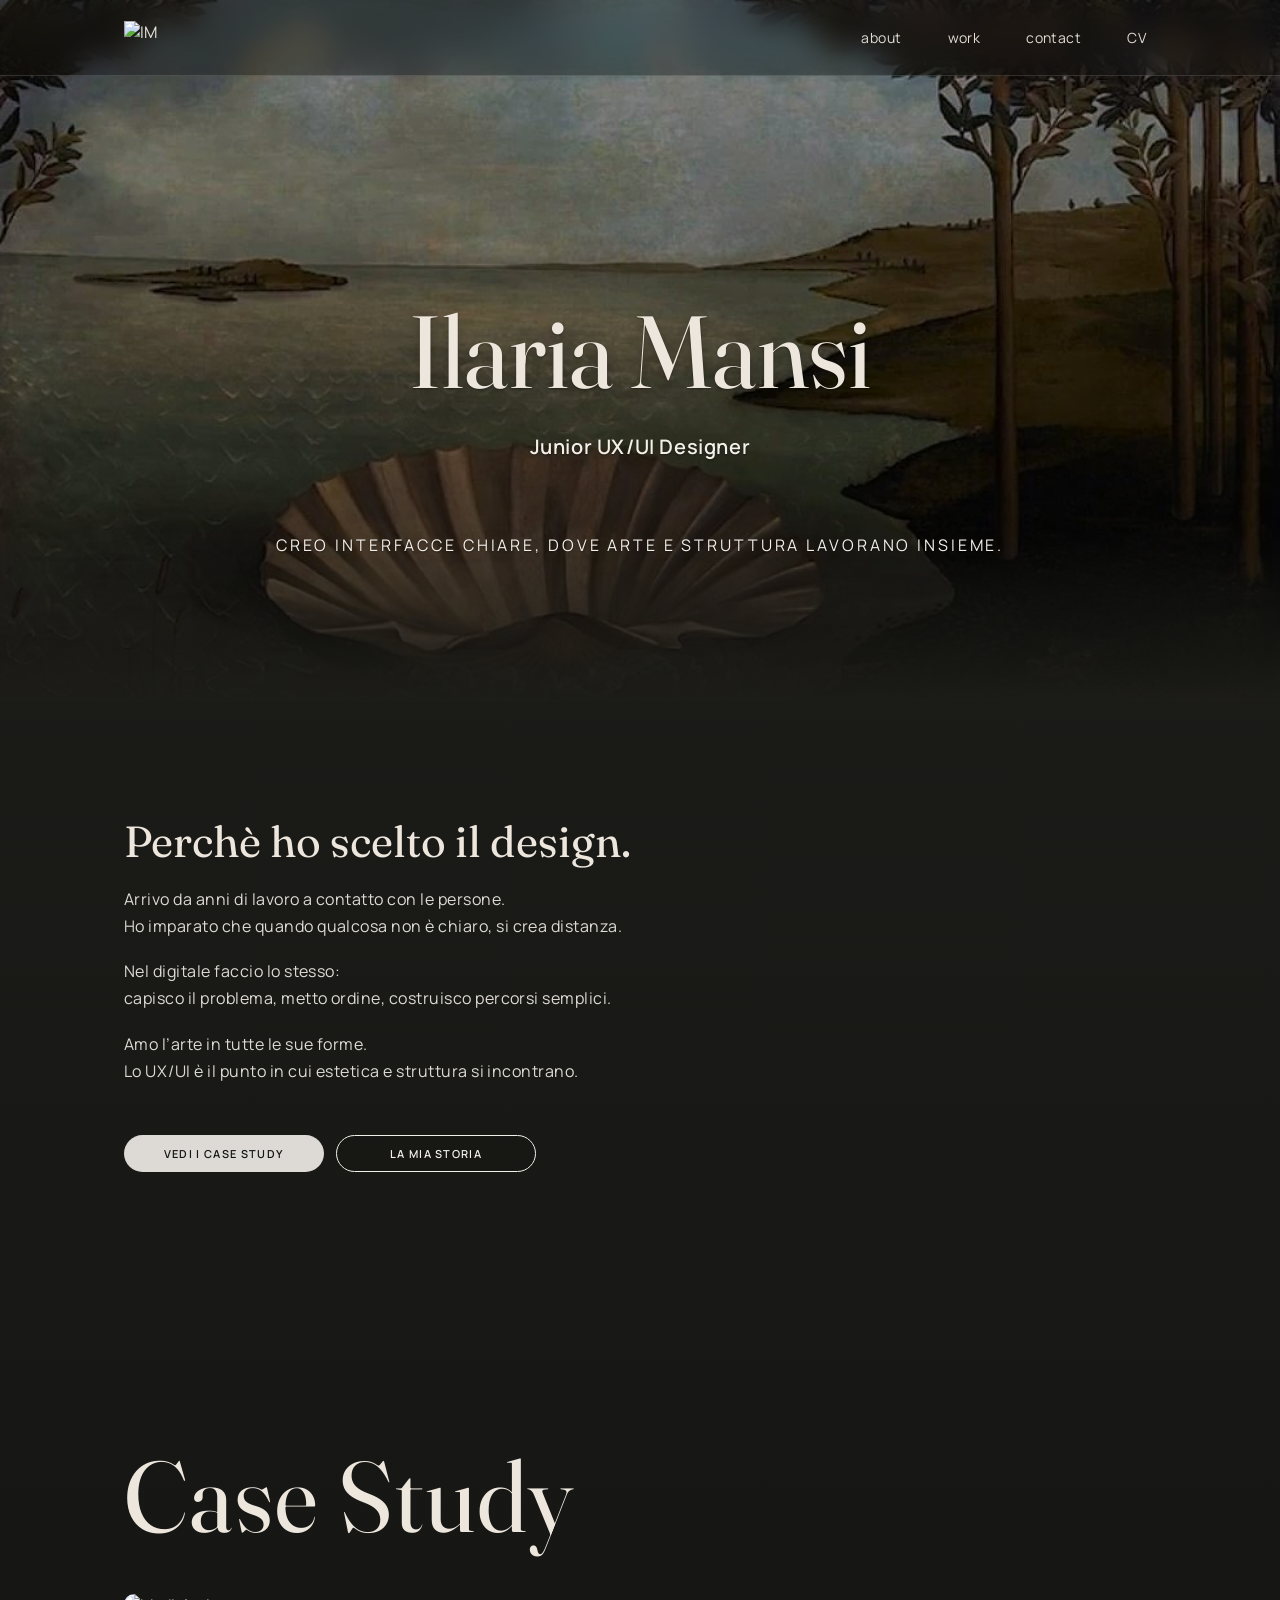
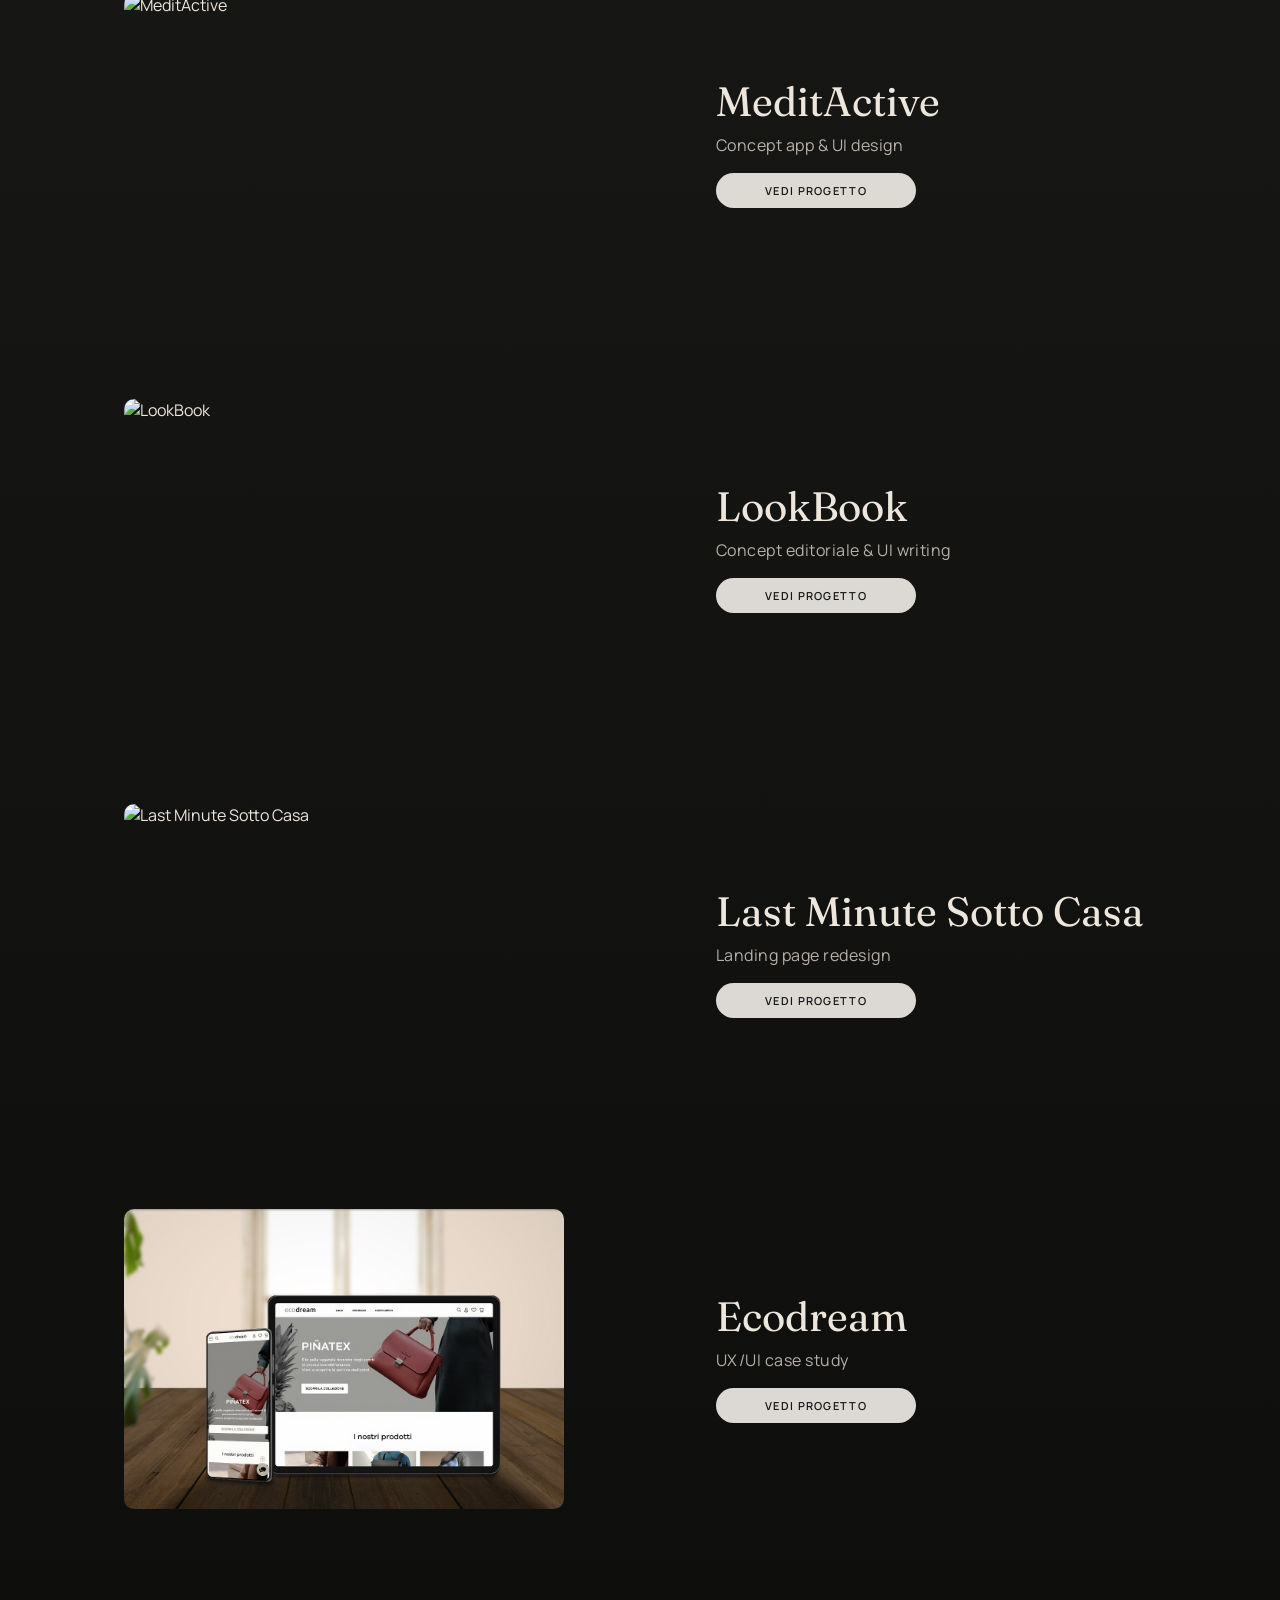
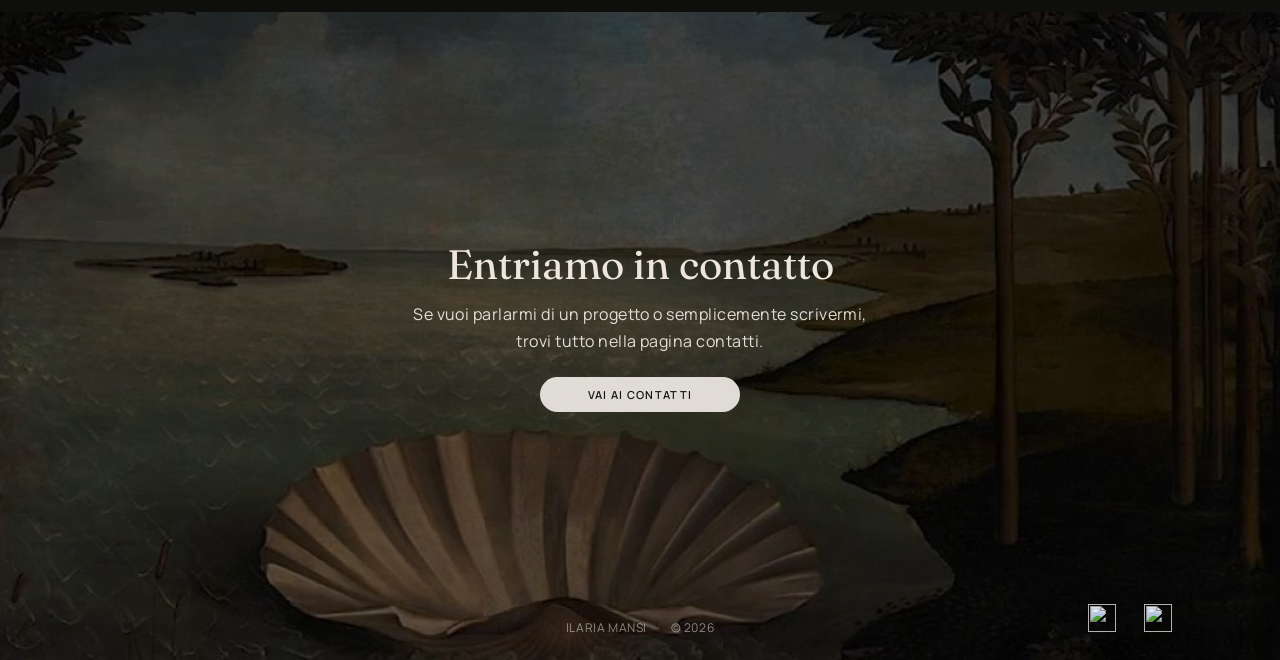
==== commit 73f8507d: "portfolio upload" ====
--- a/index.html
+++ b/index.html
@@ -61,10 +61,10 @@
         <p class="hero__sub">Junior UX/UI Designer</p>
         <p class="hero__statement">Creo interfacce chiare, dove arte e struttura lavorano insieme.</p>
 
-        <div class="hero__cta">
-          <a class="btn btn--primary" href="#projects">VEDI I CASE STUDY</a>
-          <a class="btn btn--secondary" href="about.html">LA MIA STORIA</a>
-        </div>
+ <div class="hero__scroll">
+  <span class="hero__scrollArrow">↓</span>
+  <span class="hero__scrollText">SCORRI</span>
+</div>
       </div>
     </div>
   </div>
--- a/css/style.css
+++ b/css/style.css
@@ -36,7 +36,7 @@
 
   --h1: clamp(42px, 5.2vw, 76px);
   --h2: clamp(24px, 3.2vw, 44px);
-  --lead: clamp(20px, 1.6vw, 18px);
+  --lead: clamp(18px, 1.6vw, 20px);
   --section-y: clamp(52px, 6vw, 90px);
 }
 
@@ -352,13 +352,17 @@
 .btn--secondary:active{ transform:translateY(0); }
 
 @media (max-width:700px){
-
   .btn{
-    width:100%;
-    max-width:300px;
-  }
-
-}
+    width: 330px;
+    max-width: 330px;
+    min-width: 330px;
+    padding: 16px 20px;
+    font-size: 12px;
+  }
+
+ 
+}
+
 /* -------------------------
    TAGS / CHIPS
 ------------------------- */
@@ -392,7 +396,7 @@
 .heroSection{
   position: relative;
   min-height: 590px;
-  height: 85vh;
+  height: 78vh;
   overflow: hidden;
   padding-top: var(--nav-h);
 }
@@ -486,35 +490,73 @@
   color: rgb(243,239,233);
 }
 
-.hero__cta{
-  margin-top: 15px;
-  display: flex;
-  gap: 14px;
-  flex-wrap: wrap;
-  justify-content: center;
+.hero__scroll{
+  position:absolute;
+  bottom:-18px;
+  left:50%;
+  transform:translateX(-50%);
+  display:flex;
+  flex-direction:column;
+  align-items:center;
+  gap:6px;
+  text-decoration:none;
+  color:rgba(243,239,233,.85);
+  z-index:3;
+}
+
+.hero__scrollArrow{
+  font-size:20px;
+  line-height:1;
+  transition:transform .25s ease, opacity .25s ease;
+}
+
+.hero__scrollText{
+  font-family:var(--font-sans);
+  font-size:11px;
+  letter-spacing:.22em;
+  text-transform:uppercase;
+  opacity:.75;
+}
+
+.hero__scroll:hover .hero__scrollArrow{
+  transform:translateY(6px);
+  opacity:1;
+}
+
+.hero__scroll:hover .hero__scrollText{
+  opacity:1;
 }
 
 @media (max-width: 980px){
   .heroSection{
-    min-height: 95vh;
-    height: 95vh;
+    min-height: 88vh;
+    height: 88vh;
   }
 
   .hero{
-    min-height: calc(100vh - var(--nav-h));
+    min-height: calc(88vh - var(--nav-h));
     display: flex;
     align-items: center;
     justify-content: center;
   }
-.hero__title{
-  margin-top: -40px;
- }
+
+  .heroSection__arch{
+    object-position: center 32%;
+    transform: none;
+  }
+
+  .hero__title{
+    margin-top: -40px;
+  }
+
   .hero__sub{
-  margin-top: 20px;
- }
+    margin-top: 20px;
+  }
+
   .hero__statement{
-  margin-top: 60px;
- }
+    margin-top: 60px;
+  }
+
   .hero__left{
     max-width: 100%;
     margin: 0 auto;
@@ -524,12 +566,12 @@
     align-items: center;
     text-align: center;
   }
-
-  .hero__cta{
-    justify-content: center;
-  }
-}
-
+.hero__scroll{
+  position:absolute;
+  bottom:10px;
+ 
+}
+}
 /* -------------------------
    HOME — SALOTTO
 ------------------------- */
@@ -908,7 +950,7 @@
 
 @media (max-width:900px){
   .footer{
-    min-height: 80vh;
+    min-height: 60vh;
     align-items: center;
     padding: 0 0 28px 0;
   }
@@ -937,7 +979,7 @@
     display: flex;
     justify-content: center;
     gap: 18px;
-    margin-top: 80px;
+    margin-top: 60px;
     
   }
   .footer__meta{
@@ -1280,7 +1322,7 @@
   width: 100%;
   height: auto;
   display: block;
-  filter: brightness(.7) saturate(1.4);
+  filter: brightness(.7) saturate(1.3) !important;
   -webkit-mask-image: linear-gradient(
     to right,
     rgba(0,0,0,0) 0%,
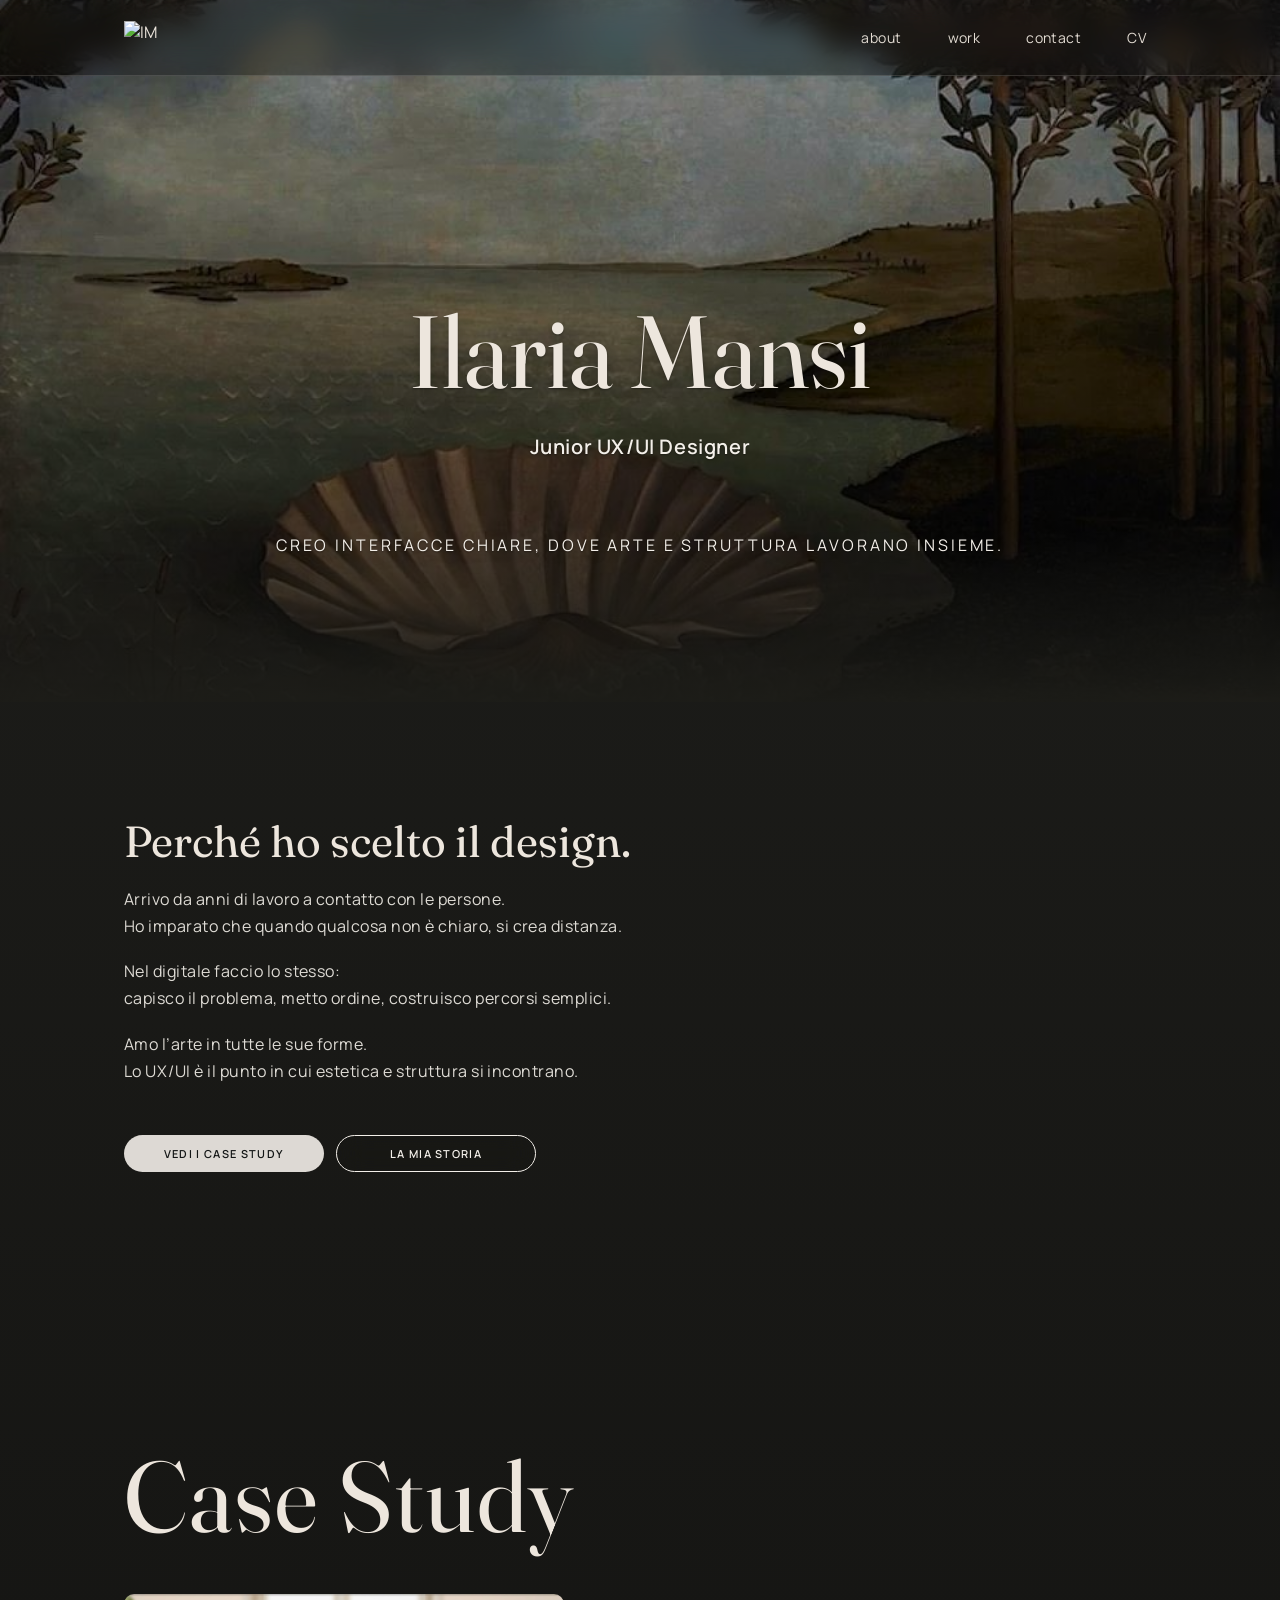
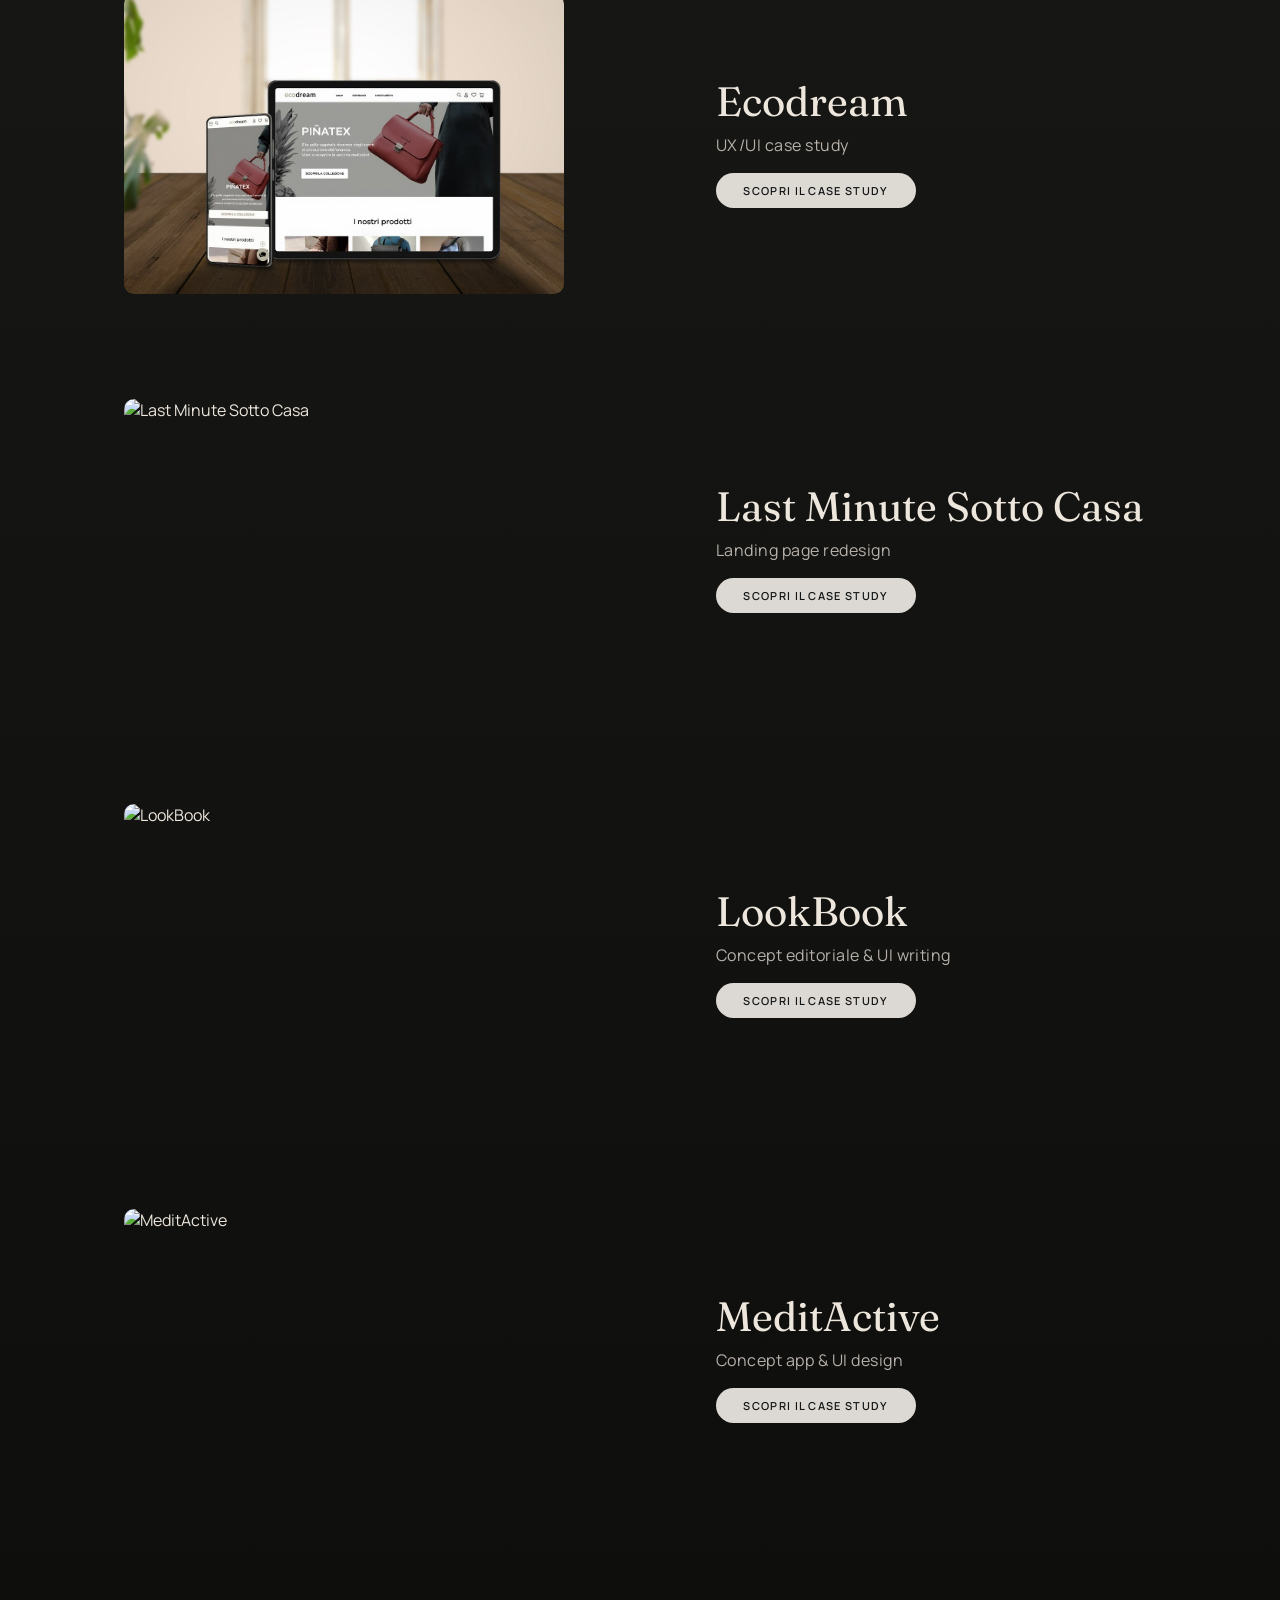
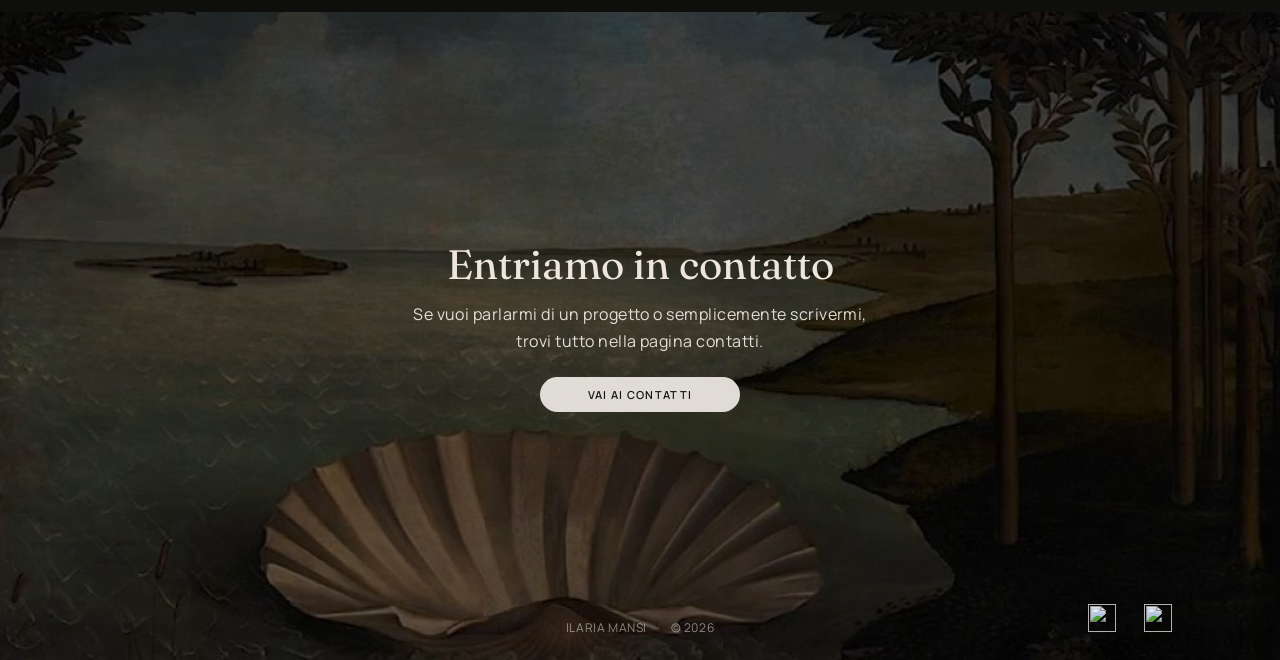
==== commit 8c11e0ab: "portfolio upload" ====
--- a/index.html
+++ b/index.html
@@ -1,6 +1,11 @@
 <!doctype html>
 <html lang="it">
 <head>
+  <meta property="og:title" content="Ilaria Mansi – UX/UI Designer">
+<meta property="og:description" content="Portfolio UX/UI con case study e progetti di design">
+<meta property="og:image" content="assets/img/preview.jpg">
+<meta property="og:url" content="https://ilariamansi.github.io/portfolio/">
+<meta property="og:type" content="website">
   <meta charset="utf-8" />
   <meta name="viewport" content="width=device-width, initial-scale=1" />
   <title>Portfolio – Home</title>
@@ -74,7 +79,7 @@
 <section class="salottoSection" aria-label="Salotto">
   <div class="container salotto">
     <div class="salotto__stack">
-      <h2 class="salotto__h2">Perchè ho scelto il design.</h2>
+      <h2 class="salotto__h2">Perché ho scelto il design.</h2>
 
       <p class="salotto__p">
         Arrivo da anni di lavoro a contatto con le persone.<br>
@@ -112,65 +117,64 @@
 
 
       <section class="projectStep">
-        <div class="container">
-          <article class="projectCard">
-            <a class="projectCard__media" href="project/meditactive/">
-              <img src="assets/img/home/cover-meditactive.jpg" alt="MeditActive">
-            </a>
-            <div class="projectCard__info">
-              <h3 class="projectCard__name">MeditActive</h3>
-              <p class="projectCard__meta">Concept app & UI design</p>
-              <a class="btn btn--primary" href="./project/meditactive/">VEDI PROGETTO</a>
-            </div>
-          </article>
-        </div>
-      </section>
+  <div class="container">
+    <article class="projectCard">
+      <a class="projectCard__media" href="project/ecodream/">
+        <img src="assets/img/home/cover-ecodream.jpg" alt="Ecodream">
+      </a>
+      <div class="projectCard__info">
+        <h3 class="projectCard__name">Ecodream</h3>
+        <p class="projectCard__meta">UX/UI case study</p>
+        <a class="btn btn--primary" href="project/ecodream/">SCOPRI IL CASE STUDY</a>
+      </div>
+    </article>
+  </div>
+</section>
 
 <section class="projectStep">
-        <div class="container">
-          <article class="projectCard">
-            <a class="projectCard__media" href="project/lookbook/">
-              <img src="assets/img/home/cover-lookbook.jpg" alt="LookBook">
-            </a>
-            <div class="projectCard__info">
-              <h3 class="projectCard__name">LookBook</h3>
-              <p class="projectCard__meta">Concept editoriale & UI writing</p>
-              <a class="btn btn--primary" href="project/lookbook/">VEDI PROGETTO</a>
-            </div>
-          </article>
-        </div>
-      </section>
-
-      <section class="projectStep">
-        <div class="container">
-          <article class="projectCard">
-            <a class="projectCard__media" href="project/lmsc/">
-              <img src="assets/img/home/cover-lmsc.jpg" alt="Last Minute Sotto Casa">
-            </a>
-            <div class="projectCard__info">
-              <h3 class="projectCard__name">Last Minute Sotto Casa</h3>
-              <p class="projectCard__meta">Landing page redesign</p>
-              <a class="btn btn--primary" href="project/lmsc/">VEDI PROGETTO</a>
-            </div>
-          </article>
-        </div>
-      </section>
-
-      <section class="projectStep">
-        <div class="container">
-          <article class="projectCard">
-            <a class="projectCard__media" href="project/ecodream/">
-              <img src="assets/img/home/cover-ecodream.jpg" alt="Ecodream">
-            </a>
-            <div class="projectCard__info">
-              <h3 class="projectCard__name">Ecodream</h3>
-              <p class="projectCard__meta">UX/UI case study</p>
-              <a class="btn btn--primary" href="project/ecodream/">VEDI PROGETTO</a>
-            </div>
-          </article>
-        </div>
-      </section>
-    </section>
+  <div class="container">
+    <article class="projectCard">
+      <a class="projectCard__media" href="project/lmsc/">
+        <img src="assets/img/home/cover-lmsc.jpg" alt="Last Minute Sotto Casa">
+      </a>
+      <div class="projectCard__info">
+        <h3 class="projectCard__name">Last Minute Sotto Casa</h3>
+        <p class="projectCard__meta">Landing page redesign</p>
+        <a class="btn btn--primary" href="project/lmsc/">SCOPRI IL CASE STUDY</a>
+      </div>
+    </article>
+  </div>
+</section>
+
+<section class="projectStep">
+  <div class="container">
+    <article class="projectCard">
+      <a class="projectCard__media" href="project/lookbook/">
+        <img src="assets/img/home/cover-lookbook.jpg" alt="LookBook">
+      </a>
+      <div class="projectCard__info">
+        <h3 class="projectCard__name">LookBook</h3>
+        <p class="projectCard__meta">Concept editoriale & UI writing</p>
+        <a class="btn btn--primary" href="project/lookbook/">SCOPRI IL CASE STUDY</a>
+      </div>
+    </article>
+  </div>
+</section>
+
+<section class="projectStep">
+  <div class="container">
+    <article class="projectCard">
+      <a class="projectCard__media" href="project/meditactive/">
+        <img src="assets/img/home/cover-meditactive.jpg" alt="MeditActive">
+      </a>
+      <div class="projectCard__info">
+        <h3 class="projectCard__name">MeditActive</h3>
+        <p class="projectCard__meta">Concept app & UI design</p>
+        <a class="btn btn--primary" href="./project/meditactive/">SCOPRI IL CASE STUDY</a>
+      </div>
+    </article>
+  </div>
+</section>
 
   </main>
 
